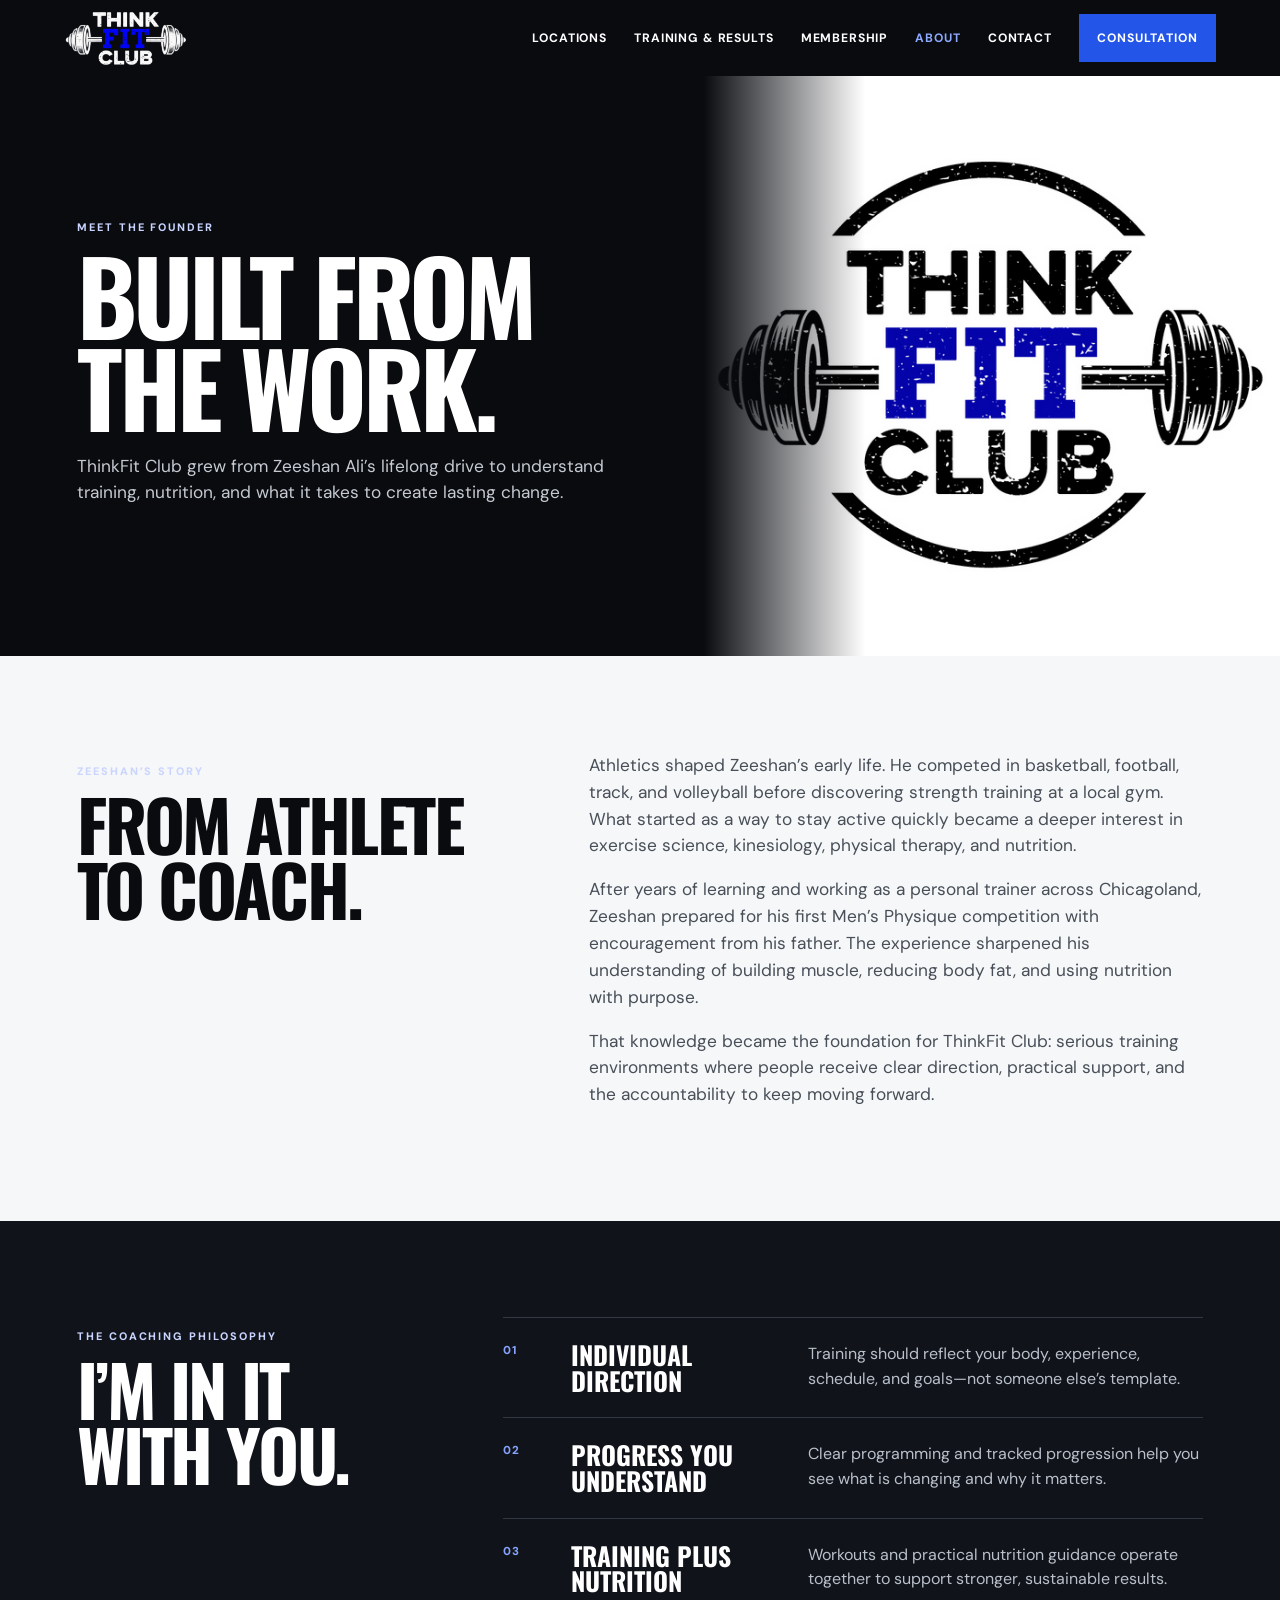
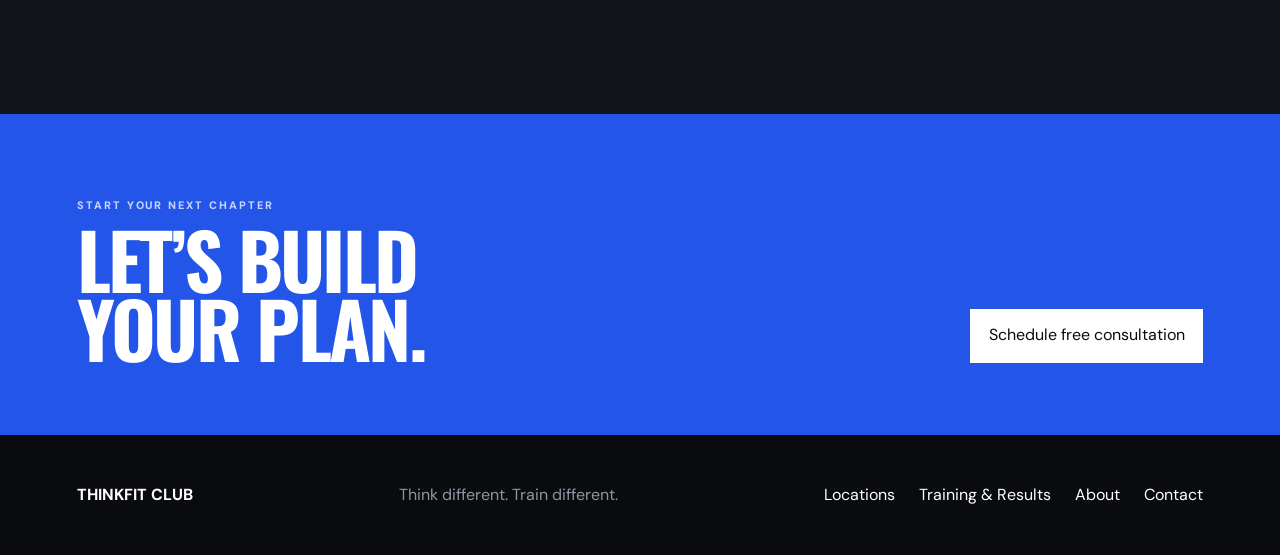
==== about/index.html @ 8690c583 "Add about page and redesign training content" ====
<!doctype html>
<html lang="en">
<head>
<meta charset="utf-8">
<meta name="viewport" content="width=device-width,initial-scale=1">
<title>About ThinkFit Club | Zeeshan Ali</title>
<meta name="description" content="Meet Zeeshan Ali and learn how a lifelong commitment to athletics, training and nutrition shaped the coaching philosophy behind ThinkFit Club.">
<link rel="canonical" href="https://www.thinkfitclub.com/about/">
<link rel="icon" type="image/png" href="../assets/logos/current-site/logo-candidate.png">
<meta property="og:type" content="website">
<meta property="og:title" content="About ThinkFit Club | Zeeshan Ali">
<meta property="og:description" content="The story, experience and coaching philosophy behind ThinkFit Club.">
<meta property="og:url" content="https://www.thinkfitclub.com/about/">
<meta property="og:image" content="https://www.thinkfitclub.com/assets/owner/current-site-wide.png">
<meta name="twitter:card" content="summary_large_image">
<link rel="preconnect" href="https://fonts.googleapis.com">
<link rel="stylesheet" href="https://fonts.googleapis.com/css2?family=DM+Sans:wght@400;600;700&family=Oswald:wght@600;700&display=swap">
<link rel="stylesheet" href="../css/pages.css">
<script src="../js/mobile-actions.js" defer></script>
</head>
<body class="about-page">
<header class="page-header"><a class="wordmark logo-link" href="../"><img src="../assets/logos/thinkfit-logo-reversed-v1.png" alt="ThinkFit Club" width="1752" height="887"></a><nav class="page-nav"><a href="../locations/">Locations</a><a href="../personal-training/">Training &amp; Results</a><a href="../locations/#passes">Membership</a><a aria-current="page" href="./">About</a><a href="../contact/">Contact</a><a class="nav-cta" href="../contact/">Consultation</a></nav></header>
<main>
<section class="about-hero"><div class="about-hero-copy"><p class="kicker">Meet the founder</p><h1>BUILT FROM<br>THE WORK.</h1><p>ThinkFit Club grew from Zeeshan Ali’s lifelong drive to understand training, nutrition, and what it takes to create lasting change.</p></div><div class="about-hero-image"><img src="../assets/owner/current-site-wide.png" alt="Zeeshan Ali, founder of ThinkFit Club" width="630" height="630"></div></section>
<section class="content about-story"><div class="about-story-heading"><p class="kicker">Zeeshan’s story</p><h2>FROM ATHLETE<br>TO COACH.</h2></div><div class="about-story-copy"><p>Athletics shaped Zeeshan’s early life. He competed in basketball, football, track, and volleyball before discovering strength training at a local gym. What started as a way to stay active quickly became a deeper interest in exercise science, kinesiology, physical therapy, and nutrition.</p><p>After years of learning and working as a personal trainer across Chicagoland, Zeeshan prepared for his first Men’s Physique competition with encouragement from his father. The experience sharpened his understanding of building muscle, reducing body fat, and using nutrition with purpose.</p><p>That knowledge became the foundation for ThinkFit Club: serious training environments where people receive clear direction, practical support, and the accountability to keep moving forward.</p></div></section>
<section class="content about-philosophy"><div><p class="kicker">The coaching philosophy</p><h2>I’M IN IT<br>WITH YOU.</h2></div><div class="philosophy-points"><article><span>01</span><h3>Individual direction</h3><p>Training should reflect your body, experience, schedule, and goals—not someone else’s template.</p></article><article><span>02</span><h3>Progress you understand</h3><p>Clear programming and tracked progression help you see what is changing and why it matters.</p></article><article><span>03</span><h3>Training plus nutrition</h3><p>Workouts and practical nutrition guidance operate together to support stronger, sustainable results.</p></article></div></section>
<section class="about-cta"><div><p class="kicker">Start your next chapter</p><h2>LET’S BUILD<br>YOUR PLAN.</h2></div><a class="primary-cta" href="../contact/">Schedule free consultation</a></section>
</main>
<footer class="page-footer"><strong>THINKFIT CLUB</strong><p>Think different. Train different.</p><div class="page-footer-links"><a href="../locations/">Locations</a><a href="../personal-training/">Training &amp; Results</a><a href="./">About</a><a href="../contact/">Contact</a></div></footer>
</body>
</html>
---- css/pages.css ----
:root{--ink:#090b0f;--paper:#f6f7f8;--blue:#2356e8;--white:#fff;--muted:#9097a1;--display:'Oswald',sans-serif;--body:'DM Sans',sans-serif}

*{box-sizing:border-box}
html{scroll-behavior:smooth}
body{margin:0;background:var(--paper);color:var(--ink);font-family:var(--body);line-height:1.55}
a{color:inherit;text-decoration:none}
img{max-width:100%;display:block}
.page-header{height:76px;padding:0 5vw;display:flex;align-items:center;justify-content:space-between;background:var(--ink);color:#fff;position:sticky;top:0;z-index:90}
.wordmark{font:700 1.35rem var(--display);letter-spacing:.02em}
.wordmark b{color:var(--blue)}
.wordmark.logo-link{display:block;padding:0;line-height:1}
.wordmark.logo-link img{display:block;width:auto;height:62px;object-fit:contain}
.page-nav{display:flex;gap:1.7rem;align-items:center;font-size:.76rem;font-weight:700;text-transform:uppercase;letter-spacing:.07em}
.nav-cta,.primary-cta{background:var(--blue);color:#fff;padding:.9rem 1.15rem}
.subhero{min-height:530px;position:relative;display:flex;align-items:end;padding:7rem 6vw 4.5rem;background:#10131a;color:#fff;overflow:hidden}
.subhero img{position:absolute;inset:0;width:100%;height:100%;object-fit:cover}
.subhero:after{content:"";position:absolute;inset:0;background:linear-gradient(90deg,rgba(4,6,10,.96),rgba(4,6,10,.58) 55%,rgba(4,6,10,.15)),linear-gradient(0deg,rgba(4,6,10,.65),transparent)}
.subhero-content{position:relative;z-index:1;max-width:790px}
.kicker{font-size:.68rem;letter-spacing:.18em;text-transform:uppercase;font-weight:800;color:#c9d5ff}
.subhero h1,.content h2{font:700 clamp(3.8rem,8vw,7.5rem)/.92 var(--display);letter-spacing:-.035em;text-transform:uppercase;margin:.7rem 0 1.2rem}
.subhero p{font-size:1.1rem;max-width:590px;color:#d2d5db}
.hero-actions{display:flex;gap:1rem;align-items:center;margin-top:2rem}
.secondary-cta{border:1px solid rgba(255,255,255,.55);padding:.85rem 1.1rem}
.content{padding:6rem 6vw}
.content h2{font-size:clamp(2.8rem,5.5vw,5.2rem)}
.split{display:grid;grid-template-columns:1fr 1fr;gap:8vw;align-items:start}
.facts{list-style:none;padding:0;margin:0;border-top:1px solid #bbb}
.facts li{padding:1rem 0;border-bottom:1px solid #bbb}
.embed{background:#fff;box-shadow:0 18px 55px rgba(0,0,0,.09);overflow:hidden}
.embed iframe{display:block;width:100%;border:0}
.cards{display:grid;grid-template-columns:repeat(3,1fr);gap:1rem}
.card{padding:1.6rem;background:#fff;border-top:4px solid var(--blue)}
.coming{display:inline-block;background:var(--blue);color:#fff;padding:.4rem .65rem;font-size:.65rem;font-weight:800;letter-spacing:.1em;text-transform:uppercase}
.page-footer{background:var(--ink);color:#fff;padding:3rem 6vw;display:flex;justify-content:space-between;gap:2rem}
.page-footer p{color:var(--muted);margin:0}
.seo-copy{max-width:760px}
.seo-copy p{color:#4e535c}
.location-links{display:flex;gap:1rem;flex-wrap:wrap;margin-top:2rem}
.location-links a{border-bottom:2px solid var(--blue);font-weight:700}
.notice{padding:1rem;border-left:4px solid var(--blue);background:#fff}
.result-grid{display:grid;grid-template-columns:repeat(2,1fr);gap:1rem}
.result-card{background:#fff;padding:2rem}
.result-card h2{font-size:2.4rem}
.result-number{font:700 4rem/1 var(--display);color:var(--blue)}
.result-list{display:grid;gap:1.25rem}.result-story{display:grid;grid-template-columns:minmax(300px,.8fr) 1.2fr;background:#fff;overflow:hidden}.result-story:nth-child(even){grid-template-columns:1.2fr minmax(300px,.8fr)}.result-story:nth-child(even) img{order:2}.result-story img{width:100%;height:100%;min-height:420px;object-fit:cover}.result-story>div{padding:3rem;align-self:center}.result-story .result-number{font-size:.8rem;letter-spacing:.11em}.result-story h2{margin:.5rem 0 1rem}.result-story p{color:#4f5660;font-size:1rem}.section-intro{max-width:760px;margin-bottom:2rem}.section-intro>p:last-child{color:#4f5660}.training-results{background:#10131a;color:#fff}.training-proof-grid{display:grid;grid-template-columns:repeat(2,1fr);gap:1rem}.training-proof-grid article{display:grid;grid-template-columns:1fr 1fr;background:#1b1f27}.training-proof-grid img{width:100%;height:100%;min-height:290px;object-fit:cover}.training-proof-grid article>div{padding:1.5rem;align-self:center}.training-proof-grid strong{color:#86a4ff;font-size:.74rem;letter-spacing:.08em;text-transform:uppercase}.training-proof-grid h3{font:700 2.3rem var(--display);text-transform:uppercase;margin:.35rem 0}.training-proof-grid p{color:#bbc1ca}.inline-cta{display:inline-block;margin-top:1.5rem}
.training-results .section-intro>p:last-child,.training-results .results-heading>p:last-child{color:#bbc1ca}.results-heading{max-width:840px;margin:3.5rem 0 2rem;padding-top:3rem;border-top:1px solid #303641}
.contact-hero{padding:7rem 6vw 5rem;background:var(--ink);color:#fff}
.contact-hero>div{max-width:850px}
.contact-hero h1{font:700 clamp(4rem,8vw,7.5rem)/.9 var(--display);letter-spacing:-.035em;margin:.8rem 0 1.5rem}
.contact-hero>div>p:last-child{max-width:610px;color:#d2d5db;font-size:1.1rem}
.contact-layout{display:grid;grid-template-columns:.8fr 1.2fr;gap:8vw;align-items:start}
.contact-copy h2{font-size:clamp(2.8rem,5vw,5rem)}
.direct-contact{display:grid;margin-top:2.5rem;border-top:1px solid #c7cbd0}
.direct-contact a{padding:1rem 0;border-bottom:1px solid #c7cbd0;font-weight:700}
.direct-contact span{display:block;color:#626a73;font-size:.64rem;letter-spacing:.12em;text-transform:uppercase}
.consultation-form{display:grid;grid-template-columns:1fr 1fr;gap:1.25rem;background:#fff;padding:2.25rem;border-top:5px solid var(--blue);box-shadow:0 18px 55px rgba(0,0,0,.08)}
.consultation-form label{font-size:.68rem;font-weight:800;letter-spacing:.08em;text-transform:uppercase}
.consultation-form input,.consultation-form select,.consultation-form textarea{display:block;width:100%;margin-top:.45rem;padding:.85rem;border:1px solid #cbd0d5;background:#fff;font:inherit;text-transform:none;letter-spacing:0}
.consultation-form textarea{resize:vertical}
.full-field{grid-column:1/-1}
.consultation-form button{border:0;font-weight:800;text-transform:uppercase;letter-spacing:.07em;cursor:pointer}
.form-note{margin:0;color:#626a73;font-size:.75rem}
.form-honey{position:absolute!important;left:-9999px!important;width:1px!important;height:1px!important;opacity:0!important}
.page-nav a[aria-current="page"]{color:#8da9ff}
.page-footer-links{display:flex;gap:1.5rem}
.directions-hero{padding:7rem 6vw 5rem;background:var(--ink);color:#fff}
.directions-hero h1{font:700 clamp(4rem,8vw,7.5rem)/.9 var(--display);letter-spacing:-.035em;margin:.8rem 0 1.5rem}
.directions-hero>p:last-child{color:#d2d5db;font-size:1.1rem}
.direction-grid{display:grid;grid-template-columns:repeat(2,1fr);gap:1.25rem}
.direction-card{background:#fff;overflow:hidden;border-top:5px solid var(--blue)}
.direction-card>img{width:100%;height:290px;object-fit:cover}
.direction-card>div{padding:2rem}
.direction-card h2{font-size:clamp(2.5rem,4vw,4.2rem);margin:.5rem 0 1rem}
.direction-card address{font-style:normal;color:#4e535c;font-size:1.05rem}
.direction-actions{display:flex;gap:1.2rem;align-items:center;margin-top:2rem;font-weight:700}
.upcoming-direction{grid-column:1/-1;background:var(--ink);color:#fff;min-height:310px;display:flex;align-items:center}
.upcoming-direction>div{max-width:760px}
.upcoming-direction>div>p:not(.kicker,.coming){color:#c2c6cc}
.mobile-action-bar{display:none}
.locations-hero{padding:3.75rem 6vw 2.75rem;background:var(--ink);color:#fff}
.locations-hero h1{font:700 clamp(3.6rem,6.5vw,5.8rem)/.9 var(--display);letter-spacing:-.035em;margin:.5rem 0 .9rem}
.locations-hero>p:last-child{max-width:620px;color:#d2d5db;font-size:1.1rem}
.location-picker{padding-top:3.5rem;background:var(--ink);color:#fff}
.location-overview-grid{display:grid;grid-template-columns:repeat(3,1fr);gap:1rem}.location-overview-card{background:#141820;display:flex;flex-direction:column;border:1px solid #2a303a;border-top:5px solid var(--blue);overflow:hidden}.location-image-link{display:block;overflow:hidden}.location-image-link img{width:100%;height:300px;object-fit:cover;transition:transform .35s ease}.location-image-link:hover img{transform:scale(1.025)}.location-overview-card>div{padding:1.6rem;display:flex;flex:1;flex-direction:column}.location-overview-card h2{font-size:clamp(2.5rem,3.8vw,4rem);margin:.4rem 0 1rem;color:#fff}.location-overview-card address{font-style:normal;font-size:1rem;font-weight:700;color:#fff}.location-overview-card>div>p:not(.kicker){color:#b9c0ca}.location-overview-card .location-actions{margin-top:auto;padding-top:1.5rem}.location-overview-card .location-actions>a:not(.primary-cta){color:#fff}.location-actions{display:flex;align-items:center;gap:1.3rem;margin-top:2rem;font-weight:700}
.location-membership{background:#e8ebef}.membership-intro{max-width:820px}.membership-intro>p:last-child{color:#505761;max-width:660px}.membership-location-tabs{display:grid;grid-template-columns:repeat(3,1fr);gap:.75rem;margin:2rem 0 1rem}.membership-location-tab{min-height:78px;padding:1rem 1.2rem;border:1px solid #c4c9d0;background:#fff;color:var(--ink);display:flex;flex-direction:column;align-items:flex-start;justify-content:center;gap:.2rem;cursor:pointer}.membership-location-tab strong{font:700 1.1rem var(--display);text-transform:uppercase}.membership-location-tab span{font-size:.68rem;font-weight:700;letter-spacing:.08em;text-transform:uppercase;color:#68707b}.membership-location-tab.active{background:var(--blue);border-color:var(--blue);color:#fff;box-shadow:inset 0 -4px 0 #9fb5ff}.membership-location-tab.active span{color:#dce5ff}.membership-location-tab.upcoming{background:#f3f4f6;border-style:dashed;cursor:not-allowed}.location-membership-embed{background:#fff;box-shadow:0 18px 55px rgba(0,0,0,.08);overflow:hidden}.location-membership-embed iframe{display:block;width:100%;border:0}

/* Compact, consistent location experience */
.locations-page .locations-hero{display:grid;grid-template-columns:1.1fr .9fr;gap:4vw;align-items:end;padding:2.8rem 6vw 2.4rem}
.locations-page .locations-hero>p{margin:0 0 .35rem}
.locations-page .location-picker{padding:1rem 6vw 3.5rem}
.locations-page .location-image-link img{height:250px}
.locations-page .location-membership{padding-top:4rem}
.location-page .subhero{height:500px;min-height:500px;padding:4rem 6vw 3.25rem}
.location-page .subhero h1{font-size:clamp(3.8rem,6.8vw,6.7rem);max-width:780px}
.location-page .subhero-content>p:not(.kicker){margin:.75rem 0}
.location-page .hero-actions{margin-top:1.4rem}
.location-niles .subhero img{object-position:center 58%}
.location-elmwood .subhero img{object-position:center 56%}
.location-northwest .subhero img{object-position:center 52%}
.club-switcher{display:grid;grid-template-columns:repeat(3,1fr);background:#10131a;color:#fff;border-top:1px solid #2c323d;border-bottom:1px solid #2c323d;padding:0 6vw}
.club-switcher a{display:flex;justify-content:space-between;align-items:center;gap:1rem;padding:1.05rem 1.25rem;border-right:1px solid #2c323d}
.club-switcher a:first-child{border-left:1px solid #2c323d}
.club-switcher strong{font:700 1.05rem var(--display);text-transform:uppercase;letter-spacing:.02em}
.club-switcher span{color:#949ca8;font-size:.66rem;font-weight:700;letter-spacing:.09em;text-transform:uppercase}
.club-switcher a[aria-current="page"]{background:var(--blue)}
.club-switcher a[aria-current="page"] span{color:#dce5ff}
.location-page .content{padding:3.5rem 6vw}
.location-page .content h2{font-size:clamp(2.8rem,4.8vw,4.8rem);margin-bottom:1rem}
.location-page .split{gap:5vw}
.location-page .facts li{padding:.8rem 0}
.location-page #join{padding-top:2.8rem}
.location-page #join>h2{margin-top:.4rem}

/* Training & results: compact editorial program and proof system */
.training-page .training-programs{padding-top:4.5rem;padding-bottom:4.5rem}
.programs-heading{display:grid;grid-template-columns:1.25fr .75fr;gap:6vw;align-items:end;max-width:1500px;margin:0 auto 2.5rem}
.programs-heading>p{max-width:520px;margin:0 0 .5rem;color:#505761;font-size:1.05rem}
.program-grid{display:grid;grid-template-columns:repeat(4,1fr);gap:1rem;max-width:1500px;margin:0 auto}
.program-card{min-height:270px;padding:1.75rem;background:#fff;border-top:5px solid var(--blue);display:flex;flex-direction:column;box-shadow:0 12px 35px rgba(9,11,15,.05)}
.program-card>span{color:var(--blue);font-size:.7rem;font-weight:800;letter-spacing:.12em}
.program-card h3{font:700 clamp(1.65rem,2vw,2.25rem)/1 var(--display);text-transform:uppercase;margin:auto 0 .8rem}
.program-card p{color:#565d66;margin:0;font-size:.92rem}
.training-page .training-results{padding-top:4.5rem;padding-bottom:4.5rem}
.training-results-intro{display:grid;grid-template-columns:.8fr 1.2fr;gap:6vw;align-items:end;max-width:1500px;margin:0 auto 2.75rem;border-bottom:1px solid #303641;padding-bottom:2.75rem}
.training-results-intro .section-intro,.training-results-intro .results-heading{max-width:none;margin:0;padding:0;border:0}
.training-results-intro .section-intro h2{font-size:clamp(3.4rem,5.5vw,5.8rem)}
.training-results-intro .results-heading h2{font-size:clamp(2.7rem,4.5vw,4.7rem)}
.training-page .result-list{grid-template-columns:repeat(2,minmax(0,1fr));gap:1.25rem;max-width:1500px;margin:0 auto}
.training-page .result-story,.training-page .result-story:nth-child(even){grid-template-columns:minmax(240px,.9fr) 1.1fr;background:#181c23;border:1px solid #2b313b;color:#fff}
.training-page .result-story:nth-child(even) img{order:0}
.training-page .result-story img{min-height:400px;max-height:500px}
.training-page .result-story>div{padding:2rem}
.training-page .result-story h2{font-size:clamp(2.8rem,4vw,4.2rem);margin:.45rem 0 1rem}
.training-page .result-story p{color:#bdc3cc;font-size:.92rem}
.training-cta{max-width:1500px;margin:3rem auto 0;padding:2.5rem 0 0;border-top:1px solid #303641;display:flex;align-items:end;justify-content:space-between;gap:2rem}
.training-cta h2{font-size:clamp(3rem,5vw,5rem);margin:.5rem 0 0}

/* About */
.about-hero{min-height:580px;background:#090b0f;color:#fff;display:grid;grid-template-columns:1.1fr .9fr;align-items:stretch;overflow:hidden}
.about-hero-copy{padding:5rem 6vw;align-self:center}
.about-hero h1{font:700 clamp(4.5rem,8vw,7.6rem)/.9 var(--display);letter-spacing:-.04em;margin:.75rem 0 1.25rem}
.about-hero-copy>p:last-child{max-width:650px;color:#c5cad2;font-size:1.08rem}
.about-hero-image{position:relative;min-height:500px}
.about-hero-image:after{content:"";position:absolute;inset:0;background:linear-gradient(90deg,#090b0f 0%,transparent 28%)}
.about-hero-image img{width:100%;height:100%;object-fit:cover;object-position:center}
.about-story{display:grid;grid-template-columns:.8fr 1.2fr;gap:8vw;align-items:start}
.about-story-heading{position:sticky;top:120px}
.about-story-copy{font-size:1.08rem;color:#484f58}
.about-story-copy p:first-child{margin-top:0}
.about-philosophy{background:#10131a;color:#fff;display:grid;grid-template-columns:.65fr 1.35fr;gap:7vw;align-items:start}
.about-philosophy h2{margin-top:.7rem}
.philosophy-points{display:grid}
.philosophy-points article{padding:1.5rem 0;border-top:1px solid #313743;display:grid;grid-template-columns:48px .55fr 1fr;gap:1.25rem;align-items:start}
.philosophy-points span{color:#86a4ff;font-size:.72rem;font-weight:800;letter-spacing:.1em}
.philosophy-points h3{font:700 1.6rem/1 var(--display);text-transform:uppercase;margin:0}
.philosophy-points p{color:#b9c0ca;margin:0}
.about-cta{padding:4.5rem 6vw;background:var(--blue);color:#fff;display:flex;justify-content:space-between;align-items:end;gap:3rem}
.about-cta h2{font:700 clamp(3.5rem,6vw,6rem)/.9 var(--display);letter-spacing:-.035em;margin:.6rem 0 0}
.about-cta .primary-cta{background:#fff;color:var(--ink)}

@media(max-width:760px){body{padding-bottom:72px}.page-header{height:auto;min-height:76px;padding-top:.35rem;padding-bottom:.55rem;flex-wrap:wrap;gap:.2rem}.wordmark.logo-link img{height:52px}.page-nav{width:100%;gap:1.1rem;overflow-x:auto;white-space:nowrap;padding:.35rem 0 .15rem;scrollbar-width:none}.page-nav::-webkit-scrollbar{display:none}.page-nav a{font-size:.68rem}.page-nav .nav-cta{padding:.55rem .75rem}
.subhero{min-height:570px;padding:6rem 6vw 3.5rem}
.subhero h1{font-size:16vw}
.split,.cards,.result-grid{grid-template-columns:1fr}
.content{padding:4.5rem 6vw}
.hero-actions{align-items:stretch;flex-direction:column}
.hero-actions a{text-align:center}
.contact-layout,.consultation-form{grid-template-columns:1fr}
.consultation-form{padding:1.4rem}
.full-field{grid-column:auto}
.direction-grid{grid-template-columns:1fr}
.upcoming-direction{grid-column:auto}
.direction-actions{align-items:flex-start;flex-direction:column}
.page-footer{flex-direction:column}
.embed{margin-left:-6vw;margin-right:-6vw}
.embed iframe{height:720px}
.mobile-action-bar{position:fixed;z-index:100;left:0;right:0;bottom:0;height:72px;display:grid;grid-template-columns:repeat(3,1fr);background:#fff;color:var(--ink);border-top:1px solid rgba(9,11,15,.16);box-shadow:0 -10px 28px rgba(0,0,0,.14);padding-bottom:env(safe-area-inset-bottom)}
.mobile-action-bar a{display:flex;flex-direction:column;align-items:center;justify-content:center;gap:.2rem;border-right:1px solid rgba(9,11,15,.12);font-size:.6rem;font-weight:800;letter-spacing:.08em;text-transform:uppercase}
.mobile-action-bar a:last-child{border-right:0}
.mobile-action-bar svg{width:21px;height:21px;fill:none;stroke:currentColor;stroke-width:1.8;stroke-linecap:round;stroke-linejoin:round}
.mobile-action-bar .mobile-action-primary{background:var(--blue);color:#fff}
.location-overview-grid{grid-template-columns:1fr}.location-overview-card>img{height:280px}.location-actions{align-items:stretch;flex-direction:column}.location-actions a{text-align:center}
.membership-location-tabs{grid-template-columns:1fr}.location-membership{padding-left:0;padding-right:0}.location-membership .membership-intro,.location-membership .membership-location-tabs{margin-left:6vw;margin-right:6vw}.location-membership-embed iframe{height:720px}
.result-story,.result-story:nth-child(even),.training-proof-grid,.training-proof-grid article{grid-template-columns:1fr}.result-story:nth-child(even) img{order:0}.result-story img{min-height:0;height:auto}.result-story>div{padding:1.5rem}.training-proof-grid img{min-height:0;height:auto}
.locations-page .locations-hero{grid-template-columns:1fr;padding:2.5rem 6vw 2rem}.locations-page .locations-hero h1{font-size:15vw}.locations-page .location-picker{padding:1rem 6vw 3rem}.locations-page .location-image-link img{height:230px}.locations-page .location-membership{padding-top:3rem}
.location-page .subhero{height:auto;min-height:510px;padding:3.5rem 6vw 2.75rem}.location-page .subhero h1{font-size:14vw}.location-page .subhero p{font-size:1rem}.location-page .hero-actions{margin-top:1.25rem}.club-switcher{grid-template-columns:1fr;padding:0}.club-switcher a,.club-switcher a:first-child{border-left:0;border-right:0;border-bottom:1px solid #2c323d;padding:.8rem 6vw}.location-page .content{padding:3rem 6vw}.location-page #join{padding-top:2.5rem}
.training-page .training-programs,.training-page .training-results{padding-top:3.25rem;padding-bottom:3.25rem}.programs-heading,.training-results-intro{grid-template-columns:1fr;gap:1.25rem}.program-grid{grid-template-columns:1fr}.program-card{min-height:220px}.training-page .result-list{grid-template-columns:1fr}.training-page .result-story,.training-page .result-story:nth-child(even){grid-template-columns:1fr}.training-page .result-story img{min-height:0;max-height:none;aspect-ratio:1/1;object-fit:cover}.training-cta{align-items:flex-start;flex-direction:column}.training-cta .primary-cta{width:100%;text-align:center}
.about-hero{grid-template-columns:1fr;min-height:0}.about-hero-copy{padding:3.5rem 6vw 2.5rem}.about-hero-image{min-height:360px}.about-hero-image:after{background:linear-gradient(0deg,transparent 70%,#090b0f)}.about-story,.about-philosophy{grid-template-columns:1fr;gap:2rem}.about-story-heading{position:static}.philosophy-points article{grid-template-columns:38px 1fr}.philosophy-points p{grid-column:2}.about-cta{align-items:flex-start;flex-direction:column}.about-cta .primary-cta{width:100%;text-align:center}
}

@media(prefers-reduced-motion:reduce){html{scroll-behavior:auto}
}
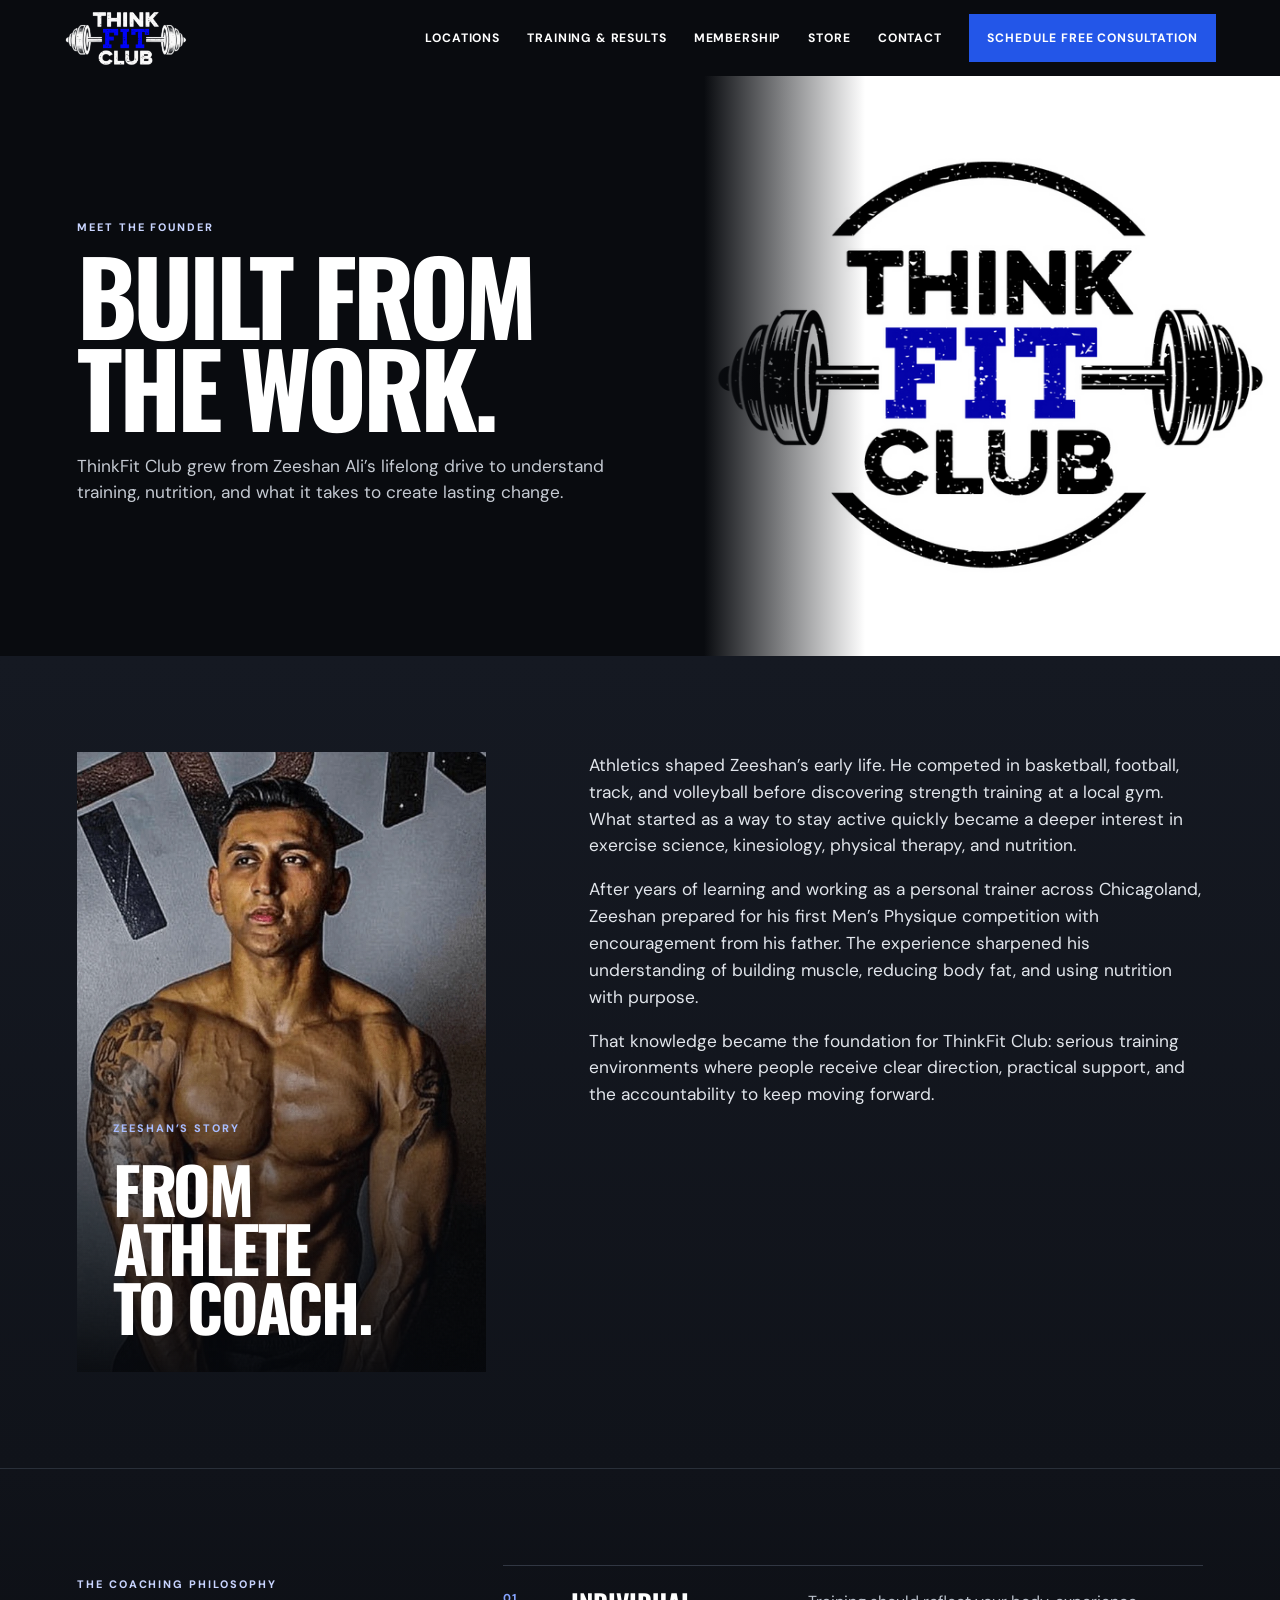
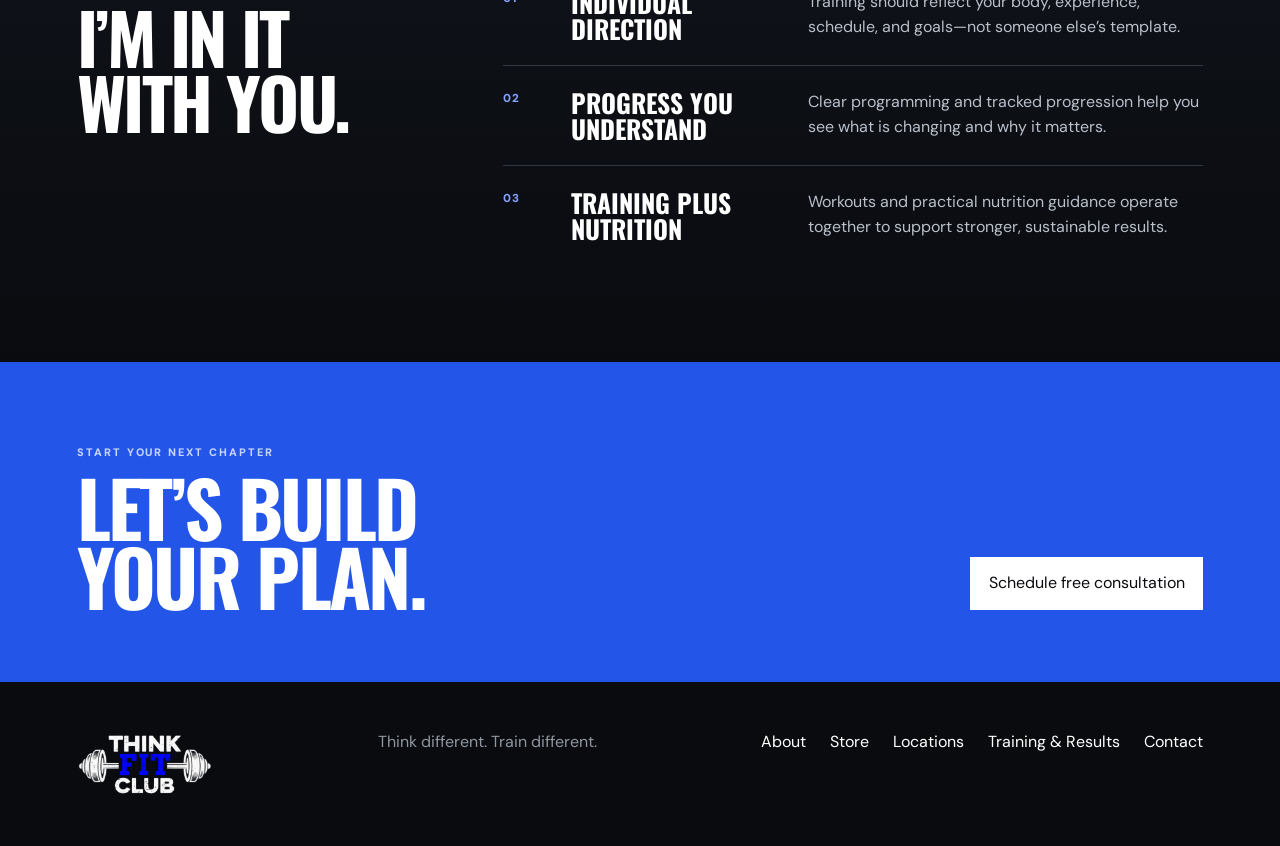
==== commit 269c9cc9: "Add ThinkFit store and refine site navigation" ====
--- a/about/index.html
+++ b/about/index.html
@@ -19,13 +19,13 @@
 <script src="../js/mobile-actions.js" defer></script>
 </head>
 <body class="about-page">
-<header class="page-header"><a class="wordmark logo-link" href="../"><img src="../assets/logos/thinkfit-logo-reversed-v1.png" alt="ThinkFit Club" width="1752" height="887"></a><nav class="page-nav"><a href="../locations/">Locations</a><a href="../personal-training/">Training &amp; Results</a><a href="../locations/#passes">Membership</a><a aria-current="page" href="./">About</a><a href="../contact/">Contact</a><a class="nav-cta" href="../contact/">Consultation</a></nav></header>
+<header class="page-header"><a class="wordmark logo-link" href="../"><img src="../assets/logos/thinkfit-logo-reversed-v1.png" alt="ThinkFit Club" width="1752" height="887"></a><nav class="page-nav"><a href="../locations/">Locations</a><a href="../personal-training/">Training &amp; Results</a><a href="../locations/#passes">Membership</a><a href="../store/">Store</a><a href="../contact/">Contact</a><a class="nav-cta" href="../contact/">Schedule Free Consultation</a></nav></header>
 <main>
 <section class="about-hero"><div class="about-hero-copy"><p class="kicker">Meet the founder</p><h1>BUILT FROM<br>THE WORK.</h1><p>ThinkFit Club grew from Zeeshan Ali’s lifelong drive to understand training, nutrition, and what it takes to create lasting change.</p></div><div class="about-hero-image"><img src="../assets/owner/current-site-wide.png" alt="Zeeshan Ali, founder of ThinkFit Club" width="630" height="630"></div></section>
 <section class="content about-story"><div class="about-story-heading"><p class="kicker">Zeeshan’s story</p><h2>FROM ATHLETE<br>TO COACH.</h2></div><div class="about-story-copy"><p>Athletics shaped Zeeshan’s early life. He competed in basketball, football, track, and volleyball before discovering strength training at a local gym. What started as a way to stay active quickly became a deeper interest in exercise science, kinesiology, physical therapy, and nutrition.</p><p>After years of learning and working as a personal trainer across Chicagoland, Zeeshan prepared for his first Men’s Physique competition with encouragement from his father. The experience sharpened his understanding of building muscle, reducing body fat, and using nutrition with purpose.</p><p>That knowledge became the foundation for ThinkFit Club: serious training environments where people receive clear direction, practical support, and the accountability to keep moving forward.</p></div></section>
 <section class="content about-philosophy"><div><p class="kicker">The coaching philosophy</p><h2>I’M IN IT<br>WITH YOU.</h2></div><div class="philosophy-points"><article><span>01</span><h3>Individual direction</h3><p>Training should reflect your body, experience, schedule, and goals—not someone else’s template.</p></article><article><span>02</span><h3>Progress you understand</h3><p>Clear programming and tracked progression help you see what is changing and why it matters.</p></article><article><span>03</span><h3>Training plus nutrition</h3><p>Workouts and practical nutrition guidance operate together to support stronger, sustainable results.</p></article></div></section>
 <section class="about-cta"><div><p class="kicker">Start your next chapter</p><h2>LET’S BUILD<br>YOUR PLAN.</h2></div><a class="primary-cta" href="../contact/">Schedule free consultation</a></section>
 </main>
-<footer class="page-footer"><strong>THINKFIT CLUB</strong><p>Think different. Train different.</p><div class="page-footer-links"><a href="../locations/">Locations</a><a href="../personal-training/">Training &amp; Results</a><a href="./">About</a><a href="../contact/">Contact</a></div></footer>
+<footer class="page-footer"><a class="footer-logo" href="../" aria-label="ThinkFit Club home"><img src="../assets/logos/thinkfit-logo-reversed-v1.png" alt="ThinkFit Club" width="1752" height="887"></a><p>Think different. Train different.</p><div class="page-footer-links"><a href="./">About</a><a href="../store/">Store</a><a href="../locations/">Locations</a><a href="../personal-training/">Training &amp; Results</a><a href="../contact/">Contact</a></div></footer>
 </body>
 </html>
--- a/css/pages.css
+++ b/css/pages.css
@@ -32,6 +32,8 @@
 .card{padding:1.6rem;background:#fff;border-top:4px solid var(--blue)}
 .coming{display:inline-block;background:var(--blue);color:#fff;padding:.4rem .65rem;font-size:.65rem;font-weight:800;letter-spacing:.1em;text-transform:uppercase}
 .page-footer{background:var(--ink);color:#fff;padding:3rem 6vw;display:flex;justify-content:space-between;gap:2rem}
+.footer-logo{display:block;flex:0 0 auto}
+.footer-logo img{width:auto;height:68px;object-fit:contain}
 .page-footer p{color:var(--muted);margin:0}
 .seo-copy{max-width:760px}
 .seo-copy p{color:#4e535c}
@@ -62,7 +64,11 @@
 .form-note{margin:0;color:#626a73;font-size:.75rem}
 .form-honey{position:absolute!important;left:-9999px!important;width:1px!important;height:1px!important;opacity:0!important}
 .page-nav a[aria-current="page"]{color:#8da9ff}
-.page-footer-links{display:flex;gap:1.5rem}
+.page-nav a:not(.nav-cta){position:relative;transition:color .2s}
+.page-nav a:not(.nav-cta):after{content:"";position:absolute;left:0;right:100%;bottom:-.35rem;height:2px;background:var(--blue);transition:right .2s}
+.page-nav a:not(.nav-cta):hover,.page-nav a:not(.nav-cta):focus-visible{color:#8da9ff}
+.page-nav a:not(.nav-cta):hover:after,.page-nav a:not(.nav-cta):focus-visible:after,.page-nav a[aria-current="page"]:after{right:0}
+.page-footer-links{display:flex;gap:1.5rem;flex-wrap:wrap;justify-content:flex-end}
 .directions-hero{padding:7rem 6vw 5rem;background:var(--ink);color:#fff}
 .directions-hero h1{font:700 clamp(4rem,8vw,7.5rem)/.9 var(--display);letter-spacing:-.035em;margin:.8rem 0 1.5rem}
 .directions-hero>p:last-child{color:#d2d5db;font-size:1.1rem}
@@ -143,11 +149,13 @@
 .about-hero-image{position:relative;min-height:500px}
 .about-hero-image:after{content:"";position:absolute;inset:0;background:linear-gradient(90deg,#090b0f 0%,transparent 28%)}
 .about-hero-image img{width:100%;height:100%;object-fit:cover;object-position:center}
-.about-story{display:grid;grid-template-columns:.8fr 1.2fr;gap:8vw;align-items:start}
-.about-story-heading{position:sticky;top:120px}
-.about-story-copy{font-size:1.08rem;color:#484f58}
+.about-story{display:grid;grid-template-columns:.8fr 1.2fr;gap:8vw;align-items:start;background:linear-gradient(180deg,#151922 0%,#10131a 100%);color:#fff}
+.about-story-heading{position:sticky;top:110px;min-height:620px;padding:2.25rem;display:flex;flex-direction:column;justify-content:flex-end;background:linear-gradient(0deg,rgba(6,8,12,.94),rgba(6,8,12,.08) 70%),url('../assets/owner/zeeshan-training.webp') center 20%/cover no-repeat;color:#fff;overflow:hidden}
+.about-story-heading .kicker{color:#a9bdff}
+.about-story-heading h2{font-size:clamp(3rem,5vw,5rem);margin-bottom:0}
+.about-story-copy{font-size:1.08rem;color:#e1e5eb}
 .about-story-copy p:first-child{margin-top:0}
-.about-philosophy{background:#10131a;color:#fff;display:grid;grid-template-columns:.65fr 1.35fr;gap:7vw;align-items:start}
+.about-philosophy{background:linear-gradient(180deg,#10131a 0%,#090b0f 100%);color:#fff;display:grid;grid-template-columns:.65fr 1.35fr;gap:7vw;align-items:start;border-top:1px solid #292f39}
 .about-philosophy h2{margin-top:.7rem}
 .philosophy-points{display:grid}
 .philosophy-points article{padding:1.5rem 0;border-top:1px solid #313743;display:grid;grid-template-columns:48px .55fr 1fr;gap:1.25rem;align-items:start}
@@ -157,6 +165,13 @@
 .about-cta{padding:4.5rem 6vw;background:var(--blue);color:#fff;display:flex;justify-content:space-between;align-items:end;gap:3rem}
 .about-cta h2{font:700 clamp(3.5rem,6vw,6rem)/.9 var(--display);letter-spacing:-.035em;margin:.6rem 0 0}
 .about-cta .primary-cta{background:#fff;color:var(--ink)}
+
+/* Store */
+.store-intro{padding:3.5rem 6vw 3rem;background:var(--ink);color:#fff;display:grid;grid-template-columns:1.15fr .85fr;gap:6vw;align-items:end}
+.store-intro h1{font:700 clamp(4rem,7vw,6.5rem)/.9 var(--display);letter-spacing:-.04em;margin:.6rem 0 0}
+.store-intro>p{max-width:470px;margin:0 0 .4rem;color:#c6cbd3;font-size:1.05rem}
+.store-embed{padding:3rem 6vw 4rem;background:#e8ebef}
+.store-embed iframe{display:block;border:0;background:#fff;box-shadow:0 18px 55px rgba(0,0,0,.08)}
 
 @media(max-width:760px){body{padding-bottom:72px}.page-header{height:auto;min-height:76px;padding-top:.35rem;padding-bottom:.55rem;flex-wrap:wrap;gap:.2rem}.wordmark.logo-link img{height:52px}.page-nav{width:100%;gap:1.1rem;overflow-x:auto;white-space:nowrap;padding:.35rem 0 .15rem;scrollbar-width:none}.page-nav::-webkit-scrollbar{display:none}.page-nav a{font-size:.68rem}.page-nav .nav-cta{padding:.55rem .75rem}
 .subhero{min-height:570px;padding:6rem 6vw 3.5rem}
@@ -185,7 +200,8 @@
 .locations-page .locations-hero{grid-template-columns:1fr;padding:2.5rem 6vw 2rem}.locations-page .locations-hero h1{font-size:15vw}.locations-page .location-picker{padding:1rem 6vw 3rem}.locations-page .location-image-link img{height:230px}.locations-page .location-membership{padding-top:3rem}
 .location-page .subhero{height:auto;min-height:510px;padding:3.5rem 6vw 2.75rem}.location-page .subhero h1{font-size:14vw}.location-page .subhero p{font-size:1rem}.location-page .hero-actions{margin-top:1.25rem}.club-switcher{grid-template-columns:1fr;padding:0}.club-switcher a,.club-switcher a:first-child{border-left:0;border-right:0;border-bottom:1px solid #2c323d;padding:.8rem 6vw}.location-page .content{padding:3rem 6vw}.location-page #join{padding-top:2.5rem}
 .training-page .training-programs,.training-page .training-results{padding-top:3.25rem;padding-bottom:3.25rem}.programs-heading,.training-results-intro{grid-template-columns:1fr;gap:1.25rem}.program-grid{grid-template-columns:1fr}.program-card{min-height:220px}.training-page .result-list{grid-template-columns:1fr}.training-page .result-story,.training-page .result-story:nth-child(even){grid-template-columns:1fr}.training-page .result-story img{min-height:0;max-height:none;aspect-ratio:1/1;object-fit:cover}.training-cta{align-items:flex-start;flex-direction:column}.training-cta .primary-cta{width:100%;text-align:center}
-.about-hero{grid-template-columns:1fr;min-height:0}.about-hero-copy{padding:3.5rem 6vw 2.5rem}.about-hero-image{min-height:360px}.about-hero-image:after{background:linear-gradient(0deg,transparent 70%,#090b0f)}.about-story,.about-philosophy{grid-template-columns:1fr;gap:2rem}.about-story-heading{position:static}.philosophy-points article{grid-template-columns:38px 1fr}.philosophy-points p{grid-column:2}.about-cta{align-items:flex-start;flex-direction:column}.about-cta .primary-cta{width:100%;text-align:center}
+.about-hero{grid-template-columns:1fr;min-height:0}.about-hero-copy{padding:3.5rem 6vw 2.5rem}.about-hero-image{min-height:360px}.about-hero-image:after{background:linear-gradient(0deg,transparent 70%,#090b0f)}.about-story,.about-philosophy{grid-template-columns:1fr;gap:2rem}.about-story-heading{position:static;min-height:520px}.philosophy-points article{grid-template-columns:38px 1fr}.philosophy-points p{grid-column:2}.about-cta{align-items:flex-start;flex-direction:column}.about-cta .primary-cta{width:100%;text-align:center}
+.store-intro{grid-template-columns:1fr;padding:2.75rem 6vw 2.25rem}.store-embed{padding:1.5rem 0 3rem}.store-embed iframe{height:720px}.footer-logo img{height:62px}
 }
 
 @media(prefers-reduced-motion:reduce){html{scroll-behavior:auto}
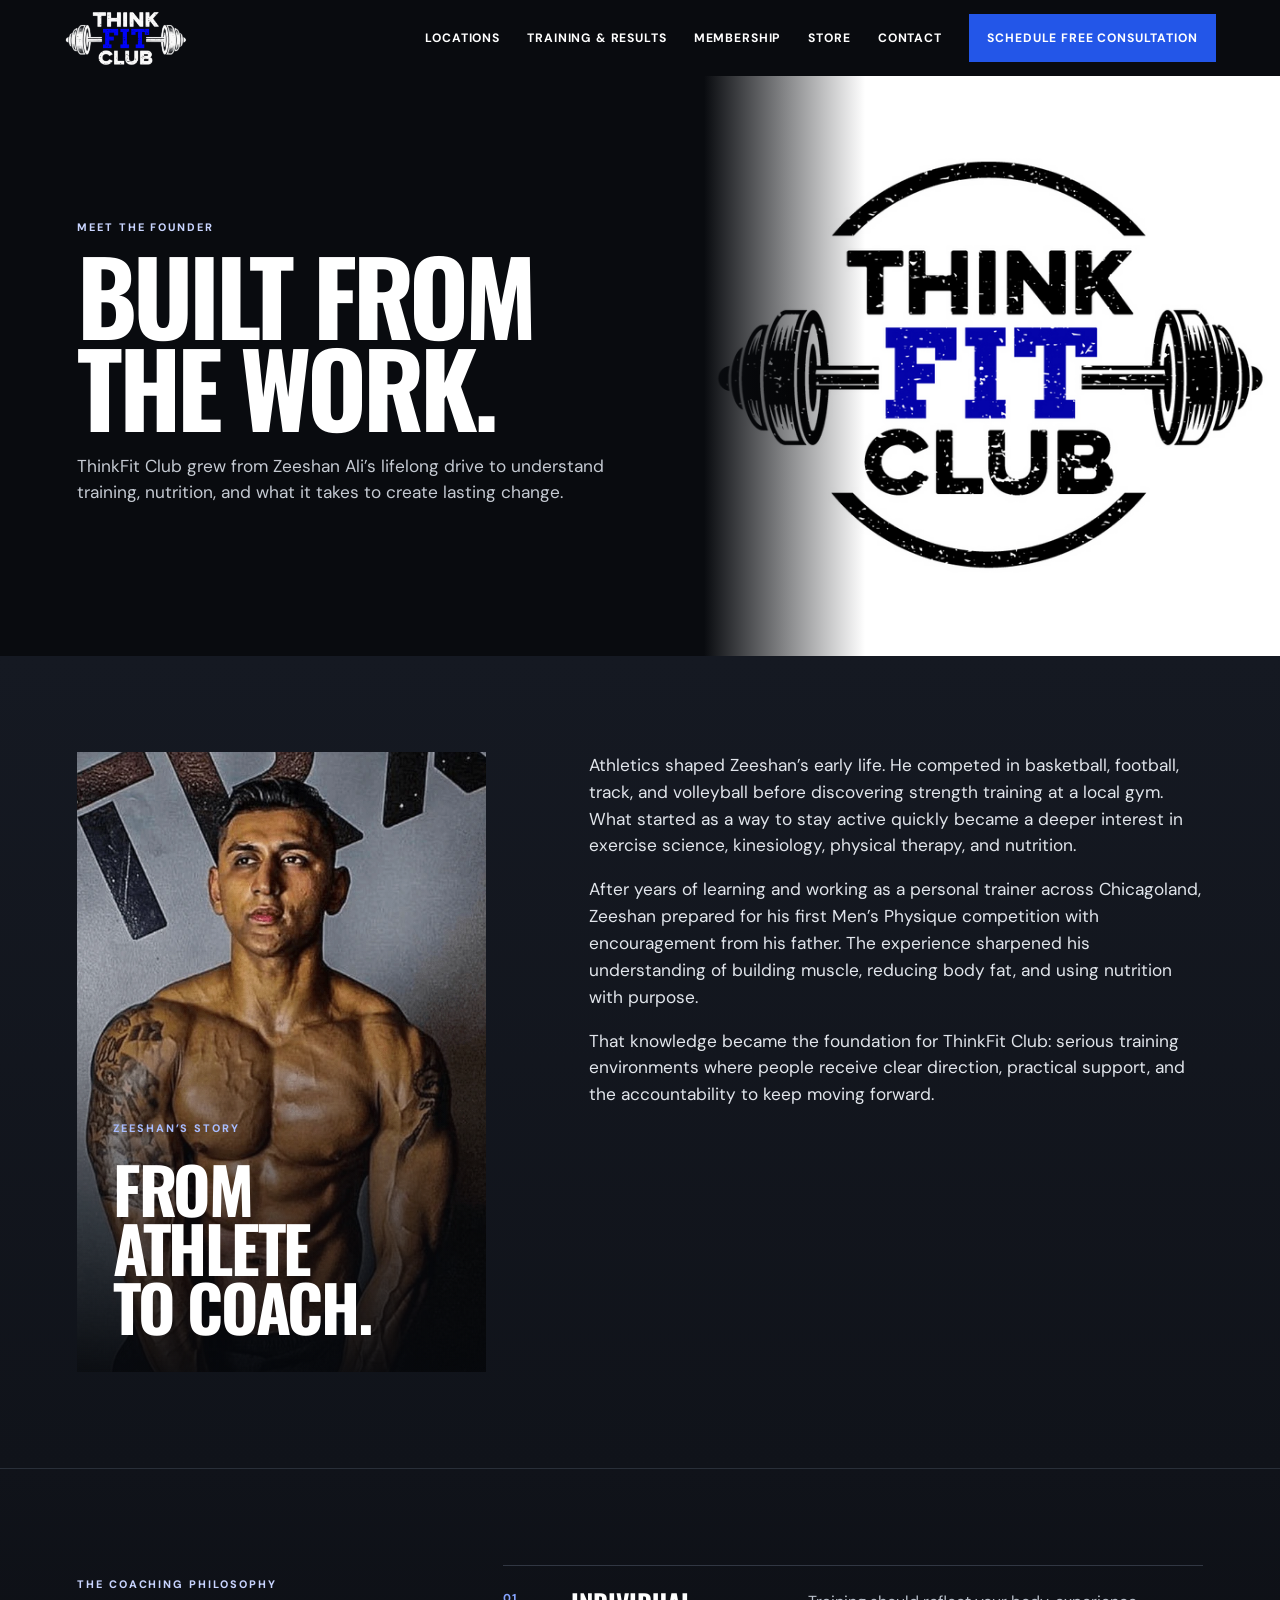
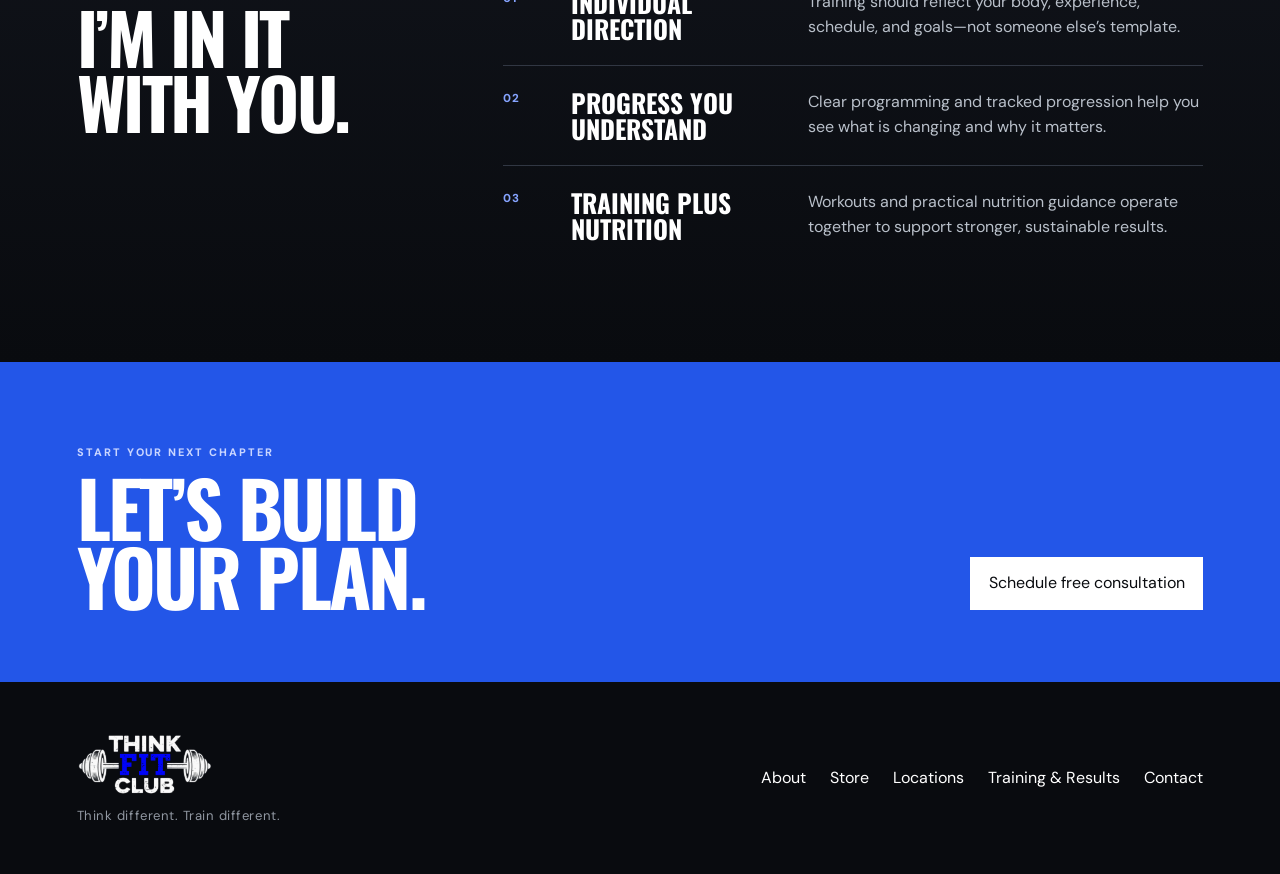
==== commit 8b5c200a: "Improve mobile navigation and page spacing" ====
--- a/about/index.html
+++ b/about/index.html
@@ -27,5 +27,5 @@
 <section class="about-cta"><div><p class="kicker">Start your next chapter</p><h2>LET’S BUILD<br>YOUR PLAN.</h2></div><a class="primary-cta" href="../contact/">Schedule free consultation</a></section>
 </main>
 <footer class="page-footer"><a class="footer-logo" href="../" aria-label="ThinkFit Club home"><img src="../assets/logos/thinkfit-logo-reversed-v1.png" alt="ThinkFit Club" width="1752" height="887"></a><p>Think different. Train different.</p><div class="page-footer-links"><a href="./">About</a><a href="../store/">Store</a><a href="../locations/">Locations</a><a href="../personal-training/">Training &amp; Results</a><a href="../contact/">Contact</a></div></footer>
-</body>
+<script src="../js/page-nav.js"></script></body>
 </html>
--- a/css/pages.css
+++ b/css/pages.css
@@ -11,6 +11,7 @@
 .wordmark.logo-link{display:block;padding:0;line-height:1}
 .wordmark.logo-link img{display:block;width:auto;height:62px;object-fit:contain}
 .page-nav{display:flex;gap:1.7rem;align-items:center;font-size:.76rem;font-weight:700;text-transform:uppercase;letter-spacing:.07em}
+.mobile-menu-toggle{display:none}
 .nav-cta,.primary-cta{background:var(--blue);color:#fff;padding:.9rem 1.15rem}
 .subhero{min-height:530px;position:relative;display:flex;align-items:end;padding:7rem 6vw 4.5rem;background:#10131a;color:#fff;overflow:hidden}
 .subhero img{position:absolute;inset:0;width:100%;height:100%;object-fit:cover}
@@ -31,10 +32,10 @@
 .cards{display:grid;grid-template-columns:repeat(3,1fr);gap:1rem}
 .card{padding:1.6rem;background:#fff;border-top:4px solid var(--blue)}
 .coming{display:inline-block;background:var(--blue);color:#fff;padding:.4rem .65rem;font-size:.65rem;font-weight:800;letter-spacing:.1em;text-transform:uppercase}
-.page-footer{background:var(--ink);color:#fff;padding:3rem 6vw;display:flex;justify-content:space-between;gap:2rem}
+.page-footer{background:var(--ink);color:#fff;padding:3rem 6vw;display:grid;grid-template-columns:auto 1fr;grid-template-rows:auto auto;column-gap:3rem;row-gap:.45rem;align-items:center}
 .footer-logo{display:block;flex:0 0 auto}
 .footer-logo img{width:auto;height:68px;object-fit:contain}
-.page-footer p{color:var(--muted);margin:0}
+.page-footer p{grid-column:1;color:var(--muted);margin:0;font-size:.82rem;letter-spacing:.04em}
 .seo-copy{max-width:760px}
 .seo-copy p{color:#4e535c}
 .location-links{display:flex;gap:1rem;flex-wrap:wrap;margin-top:2rem}
@@ -67,8 +68,9 @@
 .page-nav a:not(.nav-cta){position:relative;transition:color .2s}
 .page-nav a:not(.nav-cta):after{content:"";position:absolute;left:0;right:100%;bottom:-.35rem;height:2px;background:var(--blue);transition:right .2s}
 .page-nav a:not(.nav-cta):hover,.page-nav a:not(.nav-cta):focus-visible{color:#8da9ff}
-.page-nav a:not(.nav-cta):hover:after,.page-nav a:not(.nav-cta):focus-visible:after,.page-nav a[aria-current="page"]:after{right:0}
-.page-footer-links{display:flex;gap:1.5rem;flex-wrap:wrap;justify-content:flex-end}
+.page-nav a:not(.nav-cta):hover:after,.page-nav a:not(.nav-cta):focus-visible:after,.page-nav a[aria-current="page"]:after,.page-nav a.is-section-active:after{right:0}
+.page-nav a.is-section-active{color:#8da9ff}
+.page-footer-links{grid-column:2;grid-row:1 / 3;display:flex;gap:1.5rem;flex-wrap:wrap;justify-content:flex-end}
 .directions-hero{padding:7rem 6vw 5rem;background:var(--ink);color:#fff}
 .directions-hero h1{font:700 clamp(4rem,8vw,7.5rem)/.9 var(--display);letter-spacing:-.035em;margin:.8rem 0 1.5rem}
 .directions-hero>p:last-child{color:#d2d5db;font-size:1.1rem}
@@ -86,6 +88,11 @@
 .locations-hero{padding:3.75rem 6vw 2.75rem;background:var(--ink);color:#fff}
 .locations-hero h1{font:700 clamp(3.6rem,6.5vw,5.8rem)/.9 var(--display);letter-spacing:-.035em;margin:.5rem 0 .9rem}
 .locations-hero>p:last-child{max-width:620px;color:#d2d5db;font-size:1.1rem}
+.location-status{display:grid;grid-template-columns:repeat(3,1fr);align-self:end;border-top:1px solid #343a45;border-bottom:1px solid #343a45}
+.location-status>div{padding:1.15rem 1rem;border-right:1px solid #343a45;display:flex;flex-direction:column;gap:.2rem}
+.location-status>div:last-child{border-right:0}
+.location-status strong{font:700 clamp(2rem,3vw,3.3rem)/1 var(--display);color:#fff}
+.location-status span{font-size:.65rem;font-weight:800;letter-spacing:.1em;text-transform:uppercase;color:#9fa7b3}
 .location-picker{padding-top:3.5rem;background:var(--ink);color:#fff}
 .location-overview-grid{display:grid;grid-template-columns:repeat(3,1fr);gap:1rem}.location-overview-card{background:#141820;display:flex;flex-direction:column;border:1px solid #2a303a;border-top:5px solid var(--blue);overflow:hidden}.location-image-link{display:block;overflow:hidden}.location-image-link img{width:100%;height:300px;object-fit:cover;transition:transform .35s ease}.location-image-link:hover img{transform:scale(1.025)}.location-overview-card>div{padding:1.6rem;display:flex;flex:1;flex-direction:column}.location-overview-card h2{font-size:clamp(2.5rem,3.8vw,4rem);margin:.4rem 0 1rem;color:#fff}.location-overview-card address{font-style:normal;font-size:1rem;font-weight:700;color:#fff}.location-overview-card>div>p:not(.kicker){color:#b9c0ca}.location-overview-card .location-actions{margin-top:auto;padding-top:1.5rem}.location-overview-card .location-actions>a:not(.primary-cta){color:#fff}.location-actions{display:flex;align-items:center;gap:1.3rem;margin-top:2rem;font-weight:700}
 .location-membership{background:#e8ebef}.membership-intro{max-width:820px}.membership-intro>p:last-child{color:#505761;max-width:660px}.membership-location-tabs{display:grid;grid-template-columns:repeat(3,1fr);gap:.75rem;margin:2rem 0 1rem}.membership-location-tab{min-height:78px;padding:1rem 1.2rem;border:1px solid #c4c9d0;background:#fff;color:var(--ink);display:flex;flex-direction:column;align-items:flex-start;justify-content:center;gap:.2rem;cursor:pointer}.membership-location-tab strong{font:700 1.1rem var(--display);text-transform:uppercase}.membership-location-tab span{font-size:.68rem;font-weight:700;letter-spacing:.08em;text-transform:uppercase;color:#68707b}.membership-location-tab.active{background:var(--blue);border-color:var(--blue);color:#fff;box-shadow:inset 0 -4px 0 #9fb5ff}.membership-location-tab.active span{color:#dce5ff}.membership-location-tab.upcoming{background:#f3f4f6;border-style:dashed;cursor:not-allowed}.location-membership-embed{background:#fff;box-shadow:0 18px 55px rgba(0,0,0,.08);overflow:hidden}.location-membership-embed iframe{display:block;width:100%;border:0}
@@ -114,8 +121,10 @@
 .location-page .content h2{font-size:clamp(2.8rem,4.8vw,4.8rem);margin-bottom:1rem}
 .location-page .split{gap:5vw}
 .location-page .facts li{padding:.8rem 0}
-.location-page #join{padding-top:2.8rem}
-.location-page #join>h2{margin-top:.4rem}
+.location-page .content.split{padding-bottom:0}
+.location-page #join{padding-top:2.4rem;background:linear-gradient(180deg,#11151d 0,#11151d 225px,#e8ebef 225px,#e8ebef 100%)}
+.location-page #join>.kicker{color:#fff;font-size:.78rem;letter-spacing:.2em}
+.location-page #join>h2{margin-top:.4rem;margin-bottom:1.5rem;color:#fff}
 
 /* Training & results: compact editorial program and proof system */
 .training-page .training-programs{padding-top:4.5rem;padding-bottom:4.5rem}
@@ -127,8 +136,9 @@
 .program-card h3{font:700 clamp(1.65rem,2vw,2.25rem)/1 var(--display);text-transform:uppercase;margin:auto 0 .8rem}
 .program-card p{color:#565d66;margin:0;font-size:.92rem}
 .training-page .training-results{padding-top:4.5rem;padding-bottom:4.5rem}
-.training-results-intro{display:grid;grid-template-columns:.8fr 1.2fr;gap:6vw;align-items:end;max-width:1500px;margin:0 auto 2.75rem;border-bottom:1px solid #303641;padding-bottom:2.75rem}
+.training-results-intro{display:grid;grid-template-columns:.8fr 1.2fr;gap:6vw;align-items:start;max-width:1500px;margin:0 auto 2.75rem;border-bottom:1px solid #303641;padding-bottom:2.75rem}
 .training-results-intro .section-intro,.training-results-intro .results-heading{max-width:none;margin:0;padding:0;border:0}
+.training-results-intro .kicker{font-size:.76rem;color:#d5ddff;letter-spacing:.19em}
 .training-results-intro .section-intro h2{font-size:clamp(3.4rem,5.5vw,5.8rem)}
 .training-results-intro .results-heading h2{font-size:clamp(2.7rem,4.5vw,4.7rem)}
 .training-page .result-list{grid-template-columns:repeat(2,minmax(0,1fr));gap:1.25rem;max-width:1500px;margin:0 auto}
@@ -167,13 +177,15 @@
 .about-cta .primary-cta{background:#fff;color:var(--ink)}
 
 /* Store */
-.store-intro{padding:3.5rem 6vw 3rem;background:var(--ink);color:#fff;display:grid;grid-template-columns:1.15fr .85fr;gap:6vw;align-items:end}
+.store-intro{padding:3.5rem 6vw 3rem;background:var(--ink);color:#fff;display:grid;grid-template-columns:minmax(0,1.55fr) minmax(300px,.45fr);gap:4vw;align-items:center}
 .store-intro h1{font:700 clamp(4rem,7vw,6.5rem)/.9 var(--display);letter-spacing:-.04em;margin:.6rem 0 0}
-.store-intro>p{max-width:470px;margin:0 0 .4rem;color:#c6cbd3;font-size:1.05rem}
+.store-intro>p{max-width:520px;margin:1.8rem 0 0;color:#d8dce3;font-size:clamp(1.15rem,1.4vw,1.4rem);line-height:1.45;align-self:center}
 .store-embed{padding:3rem 6vw 4rem;background:#e8ebef}
 .store-embed iframe{display:block;border:0;background:#fff;box-shadow:0 18px 55px rgba(0,0,0,.08)}
 
-@media(max-width:760px){body{padding-bottom:72px}.page-header{height:auto;min-height:76px;padding-top:.35rem;padding-bottom:.55rem;flex-wrap:wrap;gap:.2rem}.wordmark.logo-link img{height:52px}.page-nav{width:100%;gap:1.1rem;overflow-x:auto;white-space:nowrap;padding:.35rem 0 .15rem;scrollbar-width:none}.page-nav::-webkit-scrollbar{display:none}.page-nav a{font-size:.68rem}.page-nav .nav-cta{padding:.55rem .75rem}
+@media(max-width:900px){.page-header{height:76px;min-height:76px;padding:0 6vw;flex-wrap:nowrap;gap:1rem}.wordmark.logo-link img{height:52px}.mobile-menu-toggle{display:flex;align-items:center;gap:.65rem;border:1px solid #3b4350;background:#131720;color:#fff;padding:.65rem .8rem;font:800 .72rem var(--body);letter-spacing:.1em;text-transform:uppercase;cursor:pointer}.mobile-menu-icon{width:21px;display:grid;gap:4px}.mobile-menu-icon i{display:block;width:100%;height:2px;background:currentColor;transition:transform .2s,opacity .2s}.mobile-menu-toggle[aria-expanded="true"] .mobile-menu-icon i:first-child{transform:translateY(6px) rotate(45deg)}.mobile-menu-toggle[aria-expanded="true"] .mobile-menu-icon i:nth-child(2){opacity:0}.mobile-menu-toggle[aria-expanded="true"] .mobile-menu-icon i:last-child{transform:translateY(-6px) rotate(-45deg)}.page-nav{display:none;position:fixed;z-index:89;top:76px;left:0;right:0;bottom:0;width:auto;overflow-y:auto;background:#0d1016;padding:1.25rem 6vw calc(2rem + 72px);flex-direction:column;align-items:stretch;gap:0;white-space:normal}.page-nav.is-open{display:flex}.page-nav a{display:flex;align-items:center;min-height:58px;border-bottom:1px solid #292f39;font-size:1rem;letter-spacing:.08em}.page-nav a[aria-current="page"],.page-nav a.is-section-active{color:#a9bdff}.page-nav a:not(.nav-cta):after{bottom:0}.page-nav .nav-cta{justify-content:center;margin-top:1.25rem;padding:1rem;font-size:.82rem;border-bottom:0}.menu-open{overflow:hidden}}
+
+@media(max-width:760px){body{padding-bottom:72px}
 .subhero{min-height:570px;padding:6rem 6vw 3.5rem}
 .subhero h1{font-size:16vw}
 .split,.cards,.result-grid{grid-template-columns:1fr}
@@ -181,12 +193,16 @@
 .hero-actions{align-items:stretch;flex-direction:column}
 .hero-actions a{text-align:center}
 .contact-layout,.consultation-form{grid-template-columns:1fr}
+.contact-hero{padding:1.6rem 6vw 1.9rem}
+.contact-hero .kicker{font-size:.78rem;color:#d5ddff;letter-spacing:.18em}
+.contact-layout .kicker{font-size:.78rem;color:#315edc;letter-spacing:.18em}
+.contact-layout{padding:1.9rem 6vw 3.25rem;gap:2.25rem}
 .consultation-form{padding:1.4rem}
 .full-field{grid-column:auto}
 .direction-grid{grid-template-columns:1fr}
 .upcoming-direction{grid-column:auto}
 .direction-actions{align-items:flex-start;flex-direction:column}
-.page-footer{flex-direction:column}
+.page-footer{display:flex;flex-direction:column;align-items:flex-start}.page-footer-links{justify-content:flex-start}.page-footer p{margin-top:-.2rem}
 .embed{margin-left:-6vw;margin-right:-6vw}
 .embed iframe{height:720px}
 .mobile-action-bar{position:fixed;z-index:100;left:0;right:0;bottom:0;height:72px;display:grid;grid-template-columns:repeat(3,1fr);background:#fff;color:var(--ink);border-top:1px solid rgba(9,11,15,.16);box-shadow:0 -10px 28px rgba(0,0,0,.14);padding-bottom:env(safe-area-inset-bottom)}
@@ -197,9 +213,9 @@
 .location-overview-grid{grid-template-columns:1fr}.location-overview-card>img{height:280px}.location-actions{align-items:stretch;flex-direction:column}.location-actions a{text-align:center}
 .membership-location-tabs{grid-template-columns:1fr}.location-membership{padding-left:0;padding-right:0}.location-membership .membership-intro,.location-membership .membership-location-tabs{margin-left:6vw;margin-right:6vw}.location-membership-embed iframe{height:720px}
 .result-story,.result-story:nth-child(even),.training-proof-grid,.training-proof-grid article{grid-template-columns:1fr}.result-story:nth-child(even) img{order:0}.result-story img{min-height:0;height:auto}.result-story>div{padding:1.5rem}.training-proof-grid img{min-height:0;height:auto}
-.locations-page .locations-hero{grid-template-columns:1fr;padding:2.5rem 6vw 2rem}.locations-page .locations-hero h1{font-size:15vw}.locations-page .location-picker{padding:1rem 6vw 3rem}.locations-page .location-image-link img{height:230px}.locations-page .location-membership{padding-top:3rem}
-.location-page .subhero{height:auto;min-height:510px;padding:3.5rem 6vw 2.75rem}.location-page .subhero h1{font-size:14vw}.location-page .subhero p{font-size:1rem}.location-page .hero-actions{margin-top:1.25rem}.club-switcher{grid-template-columns:1fr;padding:0}.club-switcher a,.club-switcher a:first-child{border-left:0;border-right:0;border-bottom:1px solid #2c323d;padding:.8rem 6vw}.location-page .content{padding:3rem 6vw}.location-page #join{padding-top:2.5rem}
-.training-page .training-programs,.training-page .training-results{padding-top:3.25rem;padding-bottom:3.25rem}.programs-heading,.training-results-intro{grid-template-columns:1fr;gap:1.25rem}.program-grid{grid-template-columns:1fr}.program-card{min-height:220px}.training-page .result-list{grid-template-columns:1fr}.training-page .result-story,.training-page .result-story:nth-child(even){grid-template-columns:1fr}.training-page .result-story img{min-height:0;max-height:none;aspect-ratio:1/1;object-fit:cover}.training-cta{align-items:flex-start;flex-direction:column}.training-cta .primary-cta{width:100%;text-align:center}
+.locations-page .locations-hero{grid-template-columns:1fr;padding:2.5rem 6vw 2rem}.locations-page .locations-hero .kicker{font-size:.78rem;color:#d5ddff;letter-spacing:.16em}.locations-page .locations-hero h1{font-size:15vw}.location-status{grid-template-columns:1fr}.location-status>div{border-right:0;border-bottom:1px solid #343a45}.location-status>div:last-child{border-bottom:0}.locations-page .location-picker{padding:1rem 6vw 3rem}.locations-page .location-image-link img{height:230px}.locations-page .location-membership{padding-top:3rem}
+.location-page .subhero{height:auto;min-height:510px;padding:3.5rem 6vw 2.75rem}.location-page .subhero h1{font-size:14vw}.location-page .subhero p{font-size:1rem}.location-page .hero-actions{margin-top:1.25rem}.club-switcher{grid-template-columns:1fr;padding:0}.club-switcher a,.club-switcher a:first-child{border-left:0;border-right:0;border-bottom:1px solid #2c323d;padding:.8rem 6vw}.location-page .content{padding:3rem 6vw}.location-page .content.split{padding-bottom:0}.location-page #join{padding-top:2.25rem;background:linear-gradient(180deg,#11151d 0,#11151d 190px,#e8ebef 190px,#e8ebef 100%)}
+.training-page .subhero{min-height:500px;padding:2.5rem 6vw;align-items:center}.training-page .training-programs{padding-top:2.25rem;padding-bottom:2.6rem}.training-page .training-results{padding-top:2.25rem;padding-bottom:2.6rem}.programs-heading,.training-results-intro{grid-template-columns:1fr;gap:1.1rem}.programs-heading{margin-bottom:1.6rem}.programs-heading .kicker{font-size:.76rem;color:#315edc;letter-spacing:.16em;line-height:1.5}.program-grid{grid-template-columns:1fr}.program-card{min-height:0;padding:1.35rem}.program-card h3{margin:.7rem 0 .65rem}.training-results-intro{margin-bottom:1.75rem;padding-bottom:1.75rem}.training-page .result-list{grid-template-columns:1fr}.training-page .result-story,.training-page .result-story:nth-child(even){grid-template-columns:1fr}.training-page .result-story img{min-height:0;max-height:none;aspect-ratio:1/1;object-fit:cover}.training-cta{margin-top:1.75rem;padding-top:1.75rem;align-items:flex-start;flex-direction:column;gap:1.25rem}.training-cta .kicker{font-size:.76rem;color:#d5ddff}.training-cta .primary-cta{width:100%;text-align:center}
 .about-hero{grid-template-columns:1fr;min-height:0}.about-hero-copy{padding:3.5rem 6vw 2.5rem}.about-hero-image{min-height:360px}.about-hero-image:after{background:linear-gradient(0deg,transparent 70%,#090b0f)}.about-story,.about-philosophy{grid-template-columns:1fr;gap:2rem}.about-story-heading{position:static;min-height:520px}.philosophy-points article{grid-template-columns:38px 1fr}.philosophy-points p{grid-column:2}.about-cta{align-items:flex-start;flex-direction:column}.about-cta .primary-cta{width:100%;text-align:center}
 .store-intro{grid-template-columns:1fr;padding:2.75rem 6vw 2.25rem}.store-embed{padding:1.5rem 0 3rem}.store-embed iframe{height:720px}.footer-logo img{height:62px}
 }
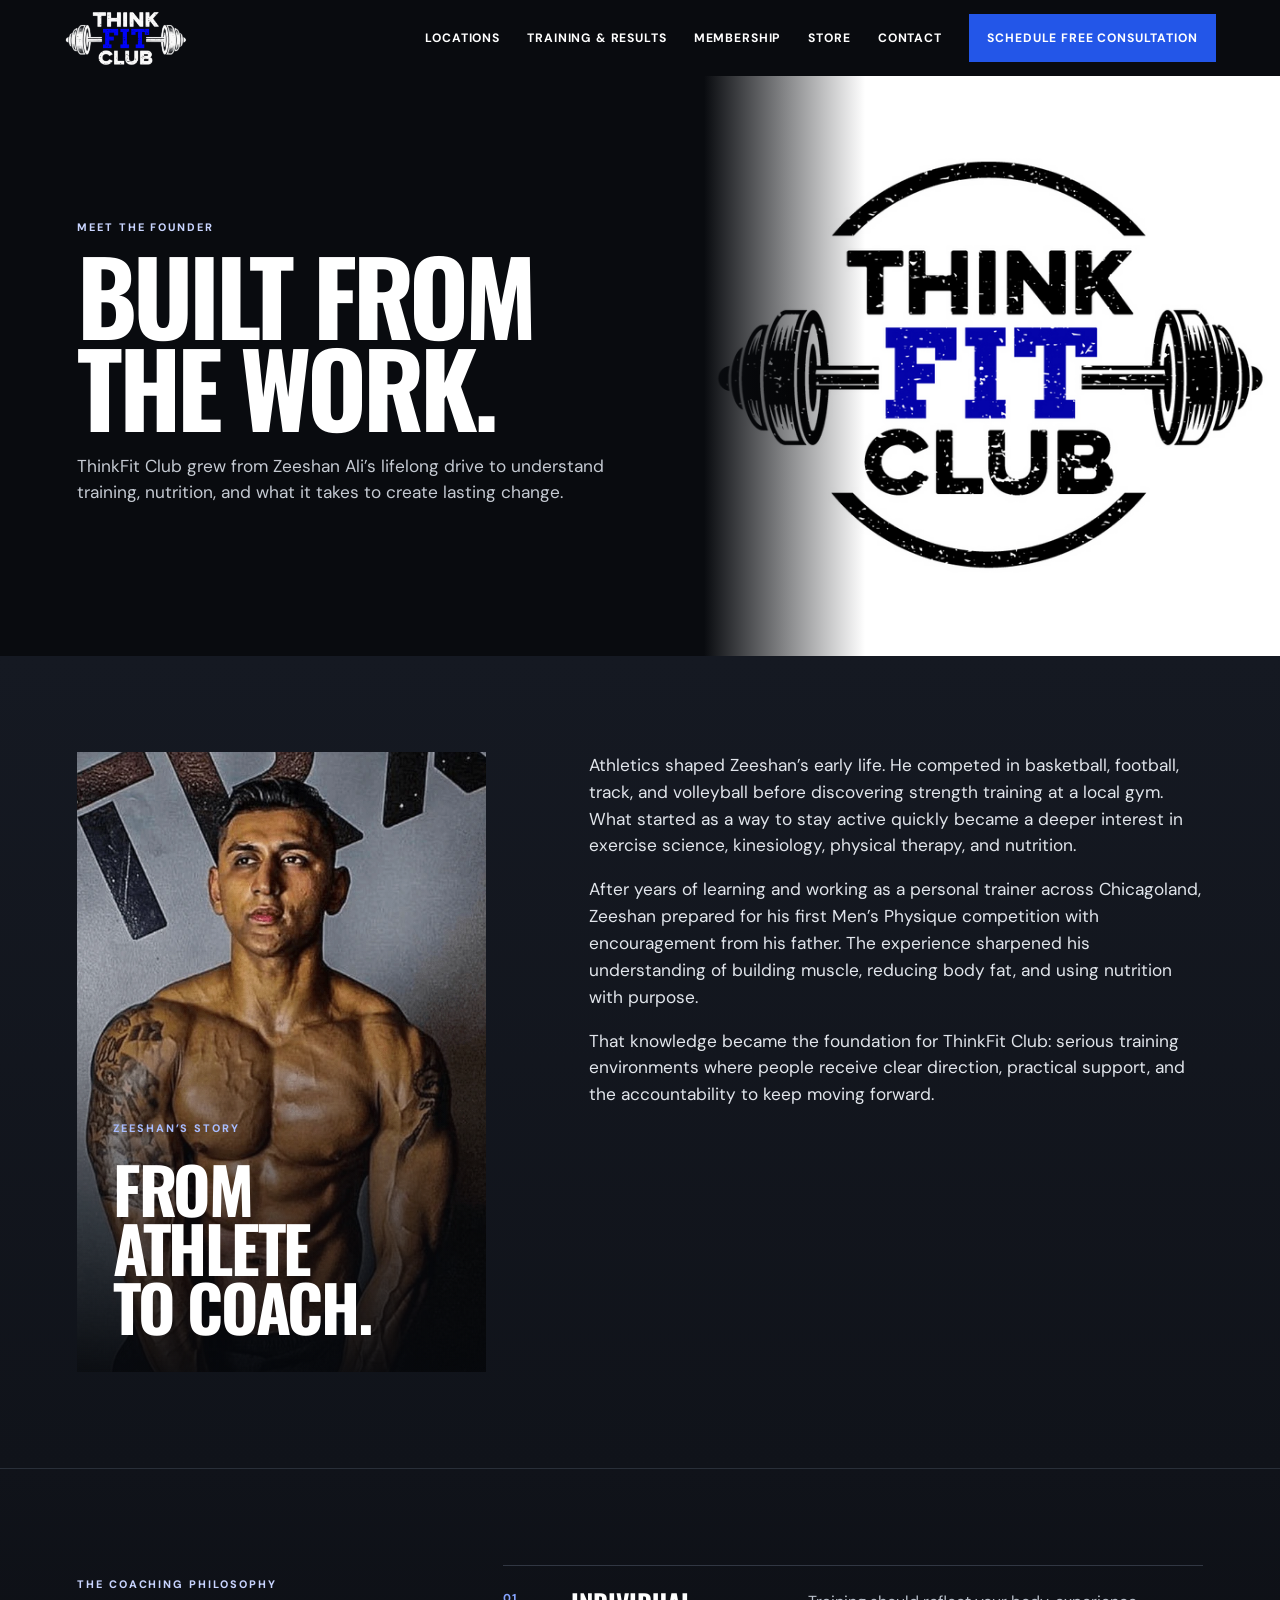
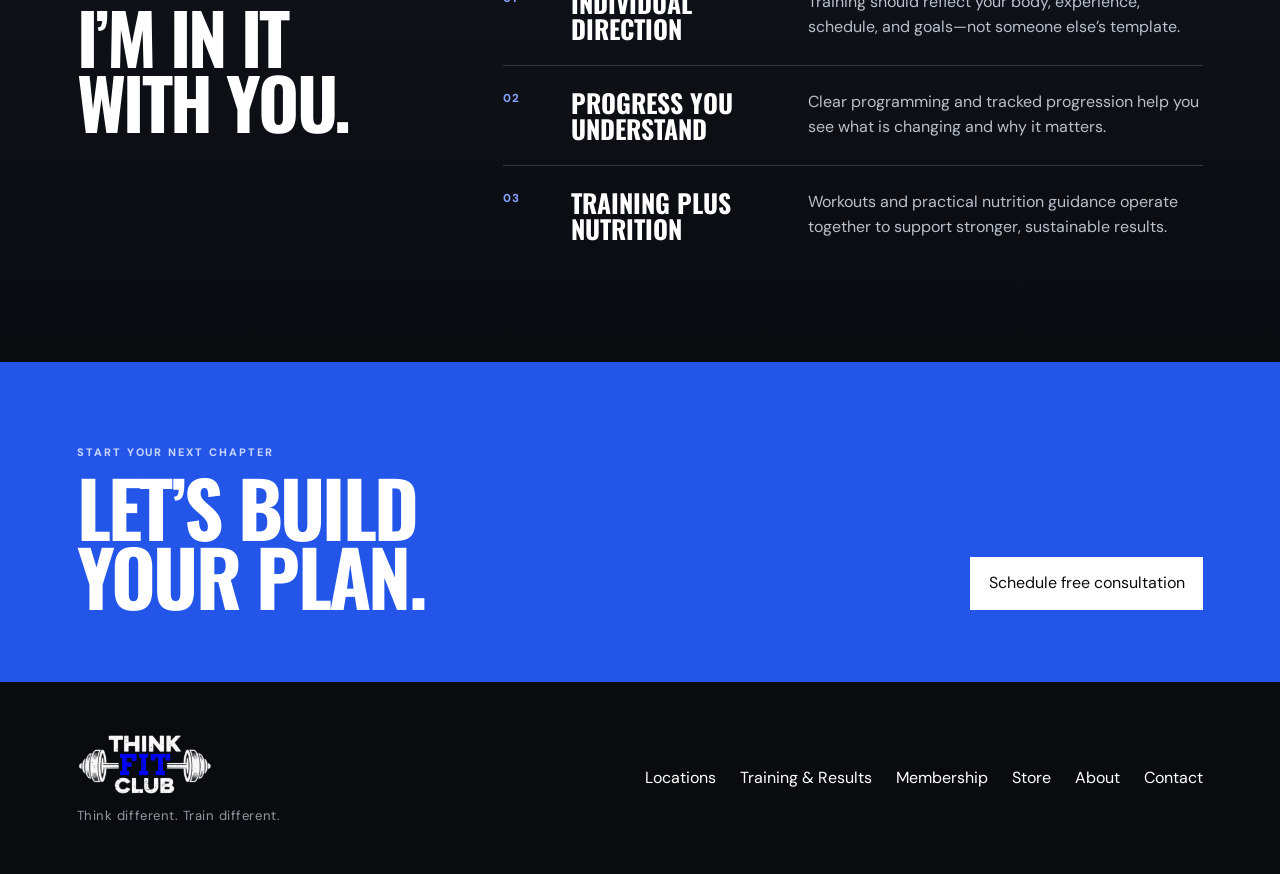
==== commit ab1d3c61: "Unify footer navigation across all pages" ====
--- a/about/index.html
+++ b/about/index.html
@@ -26,6 +26,6 @@
 <section class="content about-philosophy"><div><p class="kicker">The coaching philosophy</p><h2>I’M IN IT<br>WITH YOU.</h2></div><div class="philosophy-points"><article><span>01</span><h3>Individual direction</h3><p>Training should reflect your body, experience, schedule, and goals—not someone else’s template.</p></article><article><span>02</span><h3>Progress you understand</h3><p>Clear programming and tracked progression help you see what is changing and why it matters.</p></article><article><span>03</span><h3>Training plus nutrition</h3><p>Workouts and practical nutrition guidance operate together to support stronger, sustainable results.</p></article></div></section>
 <section class="about-cta"><div><p class="kicker">Start your next chapter</p><h2>LET’S BUILD<br>YOUR PLAN.</h2></div><a class="primary-cta" href="../contact/">Schedule free consultation</a></section>
 </main>
-<footer class="page-footer"><a class="footer-logo" href="../" aria-label="ThinkFit Club home"><img src="../assets/logos/thinkfit-logo-reversed-v1.png" alt="ThinkFit Club" width="1752" height="887"></a><p>Think different. Train different.</p><div class="page-footer-links"><a href="./">About</a><a href="../store/">Store</a><a href="../locations/">Locations</a><a href="../personal-training/">Training &amp; Results</a><a href="../contact/">Contact</a></div></footer>
+<footer class="page-footer"><a class="footer-logo" href="../" aria-label="ThinkFit Club home"><img src="../assets/logos/thinkfit-logo-reversed-v1.png" alt="ThinkFit Club" width="1752" height="887"></a><p>Think different. Train different.</p><nav class="page-footer-links" aria-label="Footer navigation"><a href="/locations/">Locations</a><a href="/personal-training/">Training &amp; Results</a><a href="/locations/#passes">Membership</a><a href="/store/">Store</a><a href="/about/">About</a><a href="/contact/">Contact</a></nav></footer>
 <script src="../js/page-nav.js"></script></body>
 </html>
--- a/css/pages.css
+++ b/css/pages.css
@@ -18,6 +18,14 @@
 .subhero:after{content:"";position:absolute;inset:0;background:linear-gradient(90deg,rgba(4,6,10,.96),rgba(4,6,10,.58) 55%,rgba(4,6,10,.15)),linear-gradient(0deg,rgba(4,6,10,.65),transparent)}
 .subhero-content{position:relative;z-index:1;max-width:790px}
 .kicker{font-size:.68rem;letter-spacing:.18em;text-transform:uppercase;font-weight:800;color:#c9d5ff}
+/* Keep pale blue on dark sections; use its deeper counterpart on light surfaces. */
+.programs-heading .kicker,
+.contact-copy .kicker,
+.location-membership .membership-intro .kicker,
+.location-page .content.split .kicker,
+.content#clubs>.kicker,
+.content[class="content"]>.kicker,
+.direction-card:not(.upcoming-direction) .kicker{color:#315edc}
 .subhero h1,.content h2{font:700 clamp(3.8rem,8vw,7.5rem)/.92 var(--display);letter-spacing:-.035em;text-transform:uppercase;margin:.7rem 0 1.2rem}
 .subhero p{font-size:1.1rem;max-width:590px;color:#d2d5db}
 .hero-actions{display:flex;gap:1rem;align-items:center;margin-top:2rem}
@@ -57,6 +65,7 @@
 .direct-contact a{padding:1rem 0;border-bottom:1px solid #c7cbd0;font-weight:700}
 .direct-contact span{display:block;color:#626a73;font-size:.64rem;letter-spacing:.12em;text-transform:uppercase}
 .consultation-form{display:grid;grid-template-columns:1fr 1fr;gap:1.25rem;background:#fff;padding:2.25rem;border-top:5px solid var(--blue);box-shadow:0 18px 55px rgba(0,0,0,.08)}
+.consultation-embed{display:block;min-width:0}
 .consultation-form label{font-size:.68rem;font-weight:800;letter-spacing:.08em;text-transform:uppercase}
 .consultation-form input,.consultation-form select,.consultation-form textarea{display:block;width:100%;margin-top:.45rem;padding:.85rem;border:1px solid #cbd0d5;background:#fff;font:inherit;text-transform:none;letter-spacing:0}
 .consultation-form textarea{resize:vertical}
@@ -198,11 +207,13 @@
 .contact-layout .kicker{font-size:.78rem;color:#315edc;letter-spacing:.18em}
 .contact-layout{padding:1.9rem 6vw 3.25rem;gap:2.25rem}
 .consultation-form{padding:1.4rem}
+.consultation-form.consultation-embed{padding:0;margin-left:-6vw;margin-right:-6vw;box-shadow:none}
 .full-field{grid-column:auto}
 .direction-grid{grid-template-columns:1fr}
 .upcoming-direction{grid-column:auto}
 .direction-actions{align-items:flex-start;flex-direction:column}
-.page-footer{display:flex;flex-direction:column;align-items:flex-start}.page-footer-links{justify-content:flex-start}.page-footer p{margin-top:-.2rem}
+.page-footer{display:flex;flex-direction:column;align-items:flex-start;gap:.75rem;padding:2.25rem 6vw calc(1.5rem + 72px)}.page-footer p{margin-top:-.15rem}.page-footer-links{display:grid;grid-template-columns:repeat(2,minmax(0,1fr));width:100%;gap:0;margin-top:.75rem;border-top:1px solid #303641}.page-footer-links a{display:flex;align-items:center;min-height:50px;padding:.75rem .2rem;border-bottom:1px solid #303641;font-size:.78rem;font-weight:700;letter-spacing:.06em;text-transform:uppercase}.page-footer-links a:nth-child(even){padding-left:1rem;border-left:1px solid #303641}.page-footer-links a:last-child:nth-child(odd){grid-column:1/-1;border-left:0;padding-left:.2rem}
+.page-footer{padding-bottom:1.5rem}
 .embed{margin-left:-6vw;margin-right:-6vw}
 .embed iframe{height:720px}
 .mobile-action-bar{position:fixed;z-index:100;left:0;right:0;bottom:0;height:72px;display:grid;grid-template-columns:repeat(3,1fr);background:#fff;color:var(--ink);border-top:1px solid rgba(9,11,15,.16);box-shadow:0 -10px 28px rgba(0,0,0,.14);padding-bottom:env(safe-area-inset-bottom)}
@@ -213,8 +224,8 @@
 .location-overview-grid{grid-template-columns:1fr}.location-overview-card>img{height:280px}.location-actions{align-items:stretch;flex-direction:column}.location-actions a{text-align:center}
 .membership-location-tabs{grid-template-columns:1fr}.location-membership{padding-left:0;padding-right:0}.location-membership .membership-intro,.location-membership .membership-location-tabs{margin-left:6vw;margin-right:6vw}.location-membership-embed iframe{height:720px}
 .result-story,.result-story:nth-child(even),.training-proof-grid,.training-proof-grid article{grid-template-columns:1fr}.result-story:nth-child(even) img{order:0}.result-story img{min-height:0;height:auto}.result-story>div{padding:1.5rem}.training-proof-grid img{min-height:0;height:auto}
-.locations-page .locations-hero{grid-template-columns:1fr;padding:2.5rem 6vw 2rem}.locations-page .locations-hero .kicker{font-size:.78rem;color:#d5ddff;letter-spacing:.16em}.locations-page .locations-hero h1{font-size:15vw}.location-status{grid-template-columns:1fr}.location-status>div{border-right:0;border-bottom:1px solid #343a45}.location-status>div:last-child{border-bottom:0}.locations-page .location-picker{padding:1rem 6vw 3rem}.locations-page .location-image-link img{height:230px}.locations-page .location-membership{padding-top:3rem}
-.location-page .subhero{height:auto;min-height:510px;padding:3.5rem 6vw 2.75rem}.location-page .subhero h1{font-size:14vw}.location-page .subhero p{font-size:1rem}.location-page .hero-actions{margin-top:1.25rem}.club-switcher{grid-template-columns:1fr;padding:0}.club-switcher a,.club-switcher a:first-child{border-left:0;border-right:0;border-bottom:1px solid #2c323d;padding:.8rem 6vw}.location-page .content{padding:3rem 6vw}.location-page .content.split{padding-bottom:0}.location-page #join{padding-top:2.25rem;background:linear-gradient(180deg,#11151d 0,#11151d 190px,#e8ebef 190px,#e8ebef 100%)}
+.locations-page .locations-hero{grid-template-columns:1fr;padding:2.5rem 6vw 2rem}.locations-page .locations-hero .kicker{font-size:.78rem;color:#d5ddff;letter-spacing:.16em}.locations-page .locations-hero h1{font-size:15vw}.location-status{grid-template-columns:1fr}.location-status>div{border-right:0;border-bottom:1px solid #343a45}.location-status>div:last-child{border-bottom:0}.locations-page .location-picker{padding:1rem 6vw 2rem}.locations-page .location-image-link img{height:230px}.locations-page .location-membership{padding-top:1.6rem}.locations-page .location-membership .kicker{font-size:.95rem;font-weight:900;color:#315edc;letter-spacing:.15em;line-height:1.4}
+.location-page .subhero{height:auto;min-height:510px;padding:3.5rem 6vw 2.75rem}.location-page .subhero h1{font-size:14vw}.location-page .subhero p{font-size:1rem}.location-page .hero-actions{margin-top:1.25rem}.club-switcher{grid-template-columns:1fr;padding:0}.club-switcher a,.club-switcher a:first-child{border-left:0;border-right:0;border-bottom:1px solid #2c323d;padding:.8rem 6vw}.location-page .content{padding:3rem 6vw}.location-page .content.split{padding-bottom:0}.location-page #join{padding-top:1.35rem;background:linear-gradient(180deg,#11151d 0,#11151d 175px,#e8ebef 175px,#e8ebef 100%)}.location-page #join>.kicker{font-size:.95rem;font-weight:900;letter-spacing:.15em;line-height:1.4}
 .training-page .subhero{min-height:500px;padding:2.5rem 6vw;align-items:center}.training-page .training-programs{padding-top:2.25rem;padding-bottom:2.6rem}.training-page .training-results{padding-top:2.25rem;padding-bottom:2.6rem}.programs-heading,.training-results-intro{grid-template-columns:1fr;gap:1.1rem}.programs-heading{margin-bottom:1.6rem}.programs-heading .kicker{font-size:.76rem;color:#315edc;letter-spacing:.16em;line-height:1.5}.program-grid{grid-template-columns:1fr}.program-card{min-height:0;padding:1.35rem}.program-card h3{margin:.7rem 0 .65rem}.training-results-intro{margin-bottom:1.75rem;padding-bottom:1.75rem}.training-page .result-list{grid-template-columns:1fr}.training-page .result-story,.training-page .result-story:nth-child(even){grid-template-columns:1fr}.training-page .result-story img{min-height:0;max-height:none;aspect-ratio:1/1;object-fit:cover}.training-cta{margin-top:1.75rem;padding-top:1.75rem;align-items:flex-start;flex-direction:column;gap:1.25rem}.training-cta .kicker{font-size:.76rem;color:#d5ddff}.training-cta .primary-cta{width:100%;text-align:center}
 .about-hero{grid-template-columns:1fr;min-height:0}.about-hero-copy{padding:3.5rem 6vw 2.5rem}.about-hero-image{min-height:360px}.about-hero-image:after{background:linear-gradient(0deg,transparent 70%,#090b0f)}.about-story,.about-philosophy{grid-template-columns:1fr;gap:2rem}.about-story-heading{position:static;min-height:520px}.philosophy-points article{grid-template-columns:38px 1fr}.philosophy-points p{grid-column:2}.about-cta{align-items:flex-start;flex-direction:column}.about-cta .primary-cta{width:100%;text-align:center}
 .store-intro{grid-template-columns:1fr;padding:2.75rem 6vw 2.25rem}.store-embed{padding:1.5rem 0 3rem}.store-embed iframe{height:720px}.footer-logo img{height:62px}
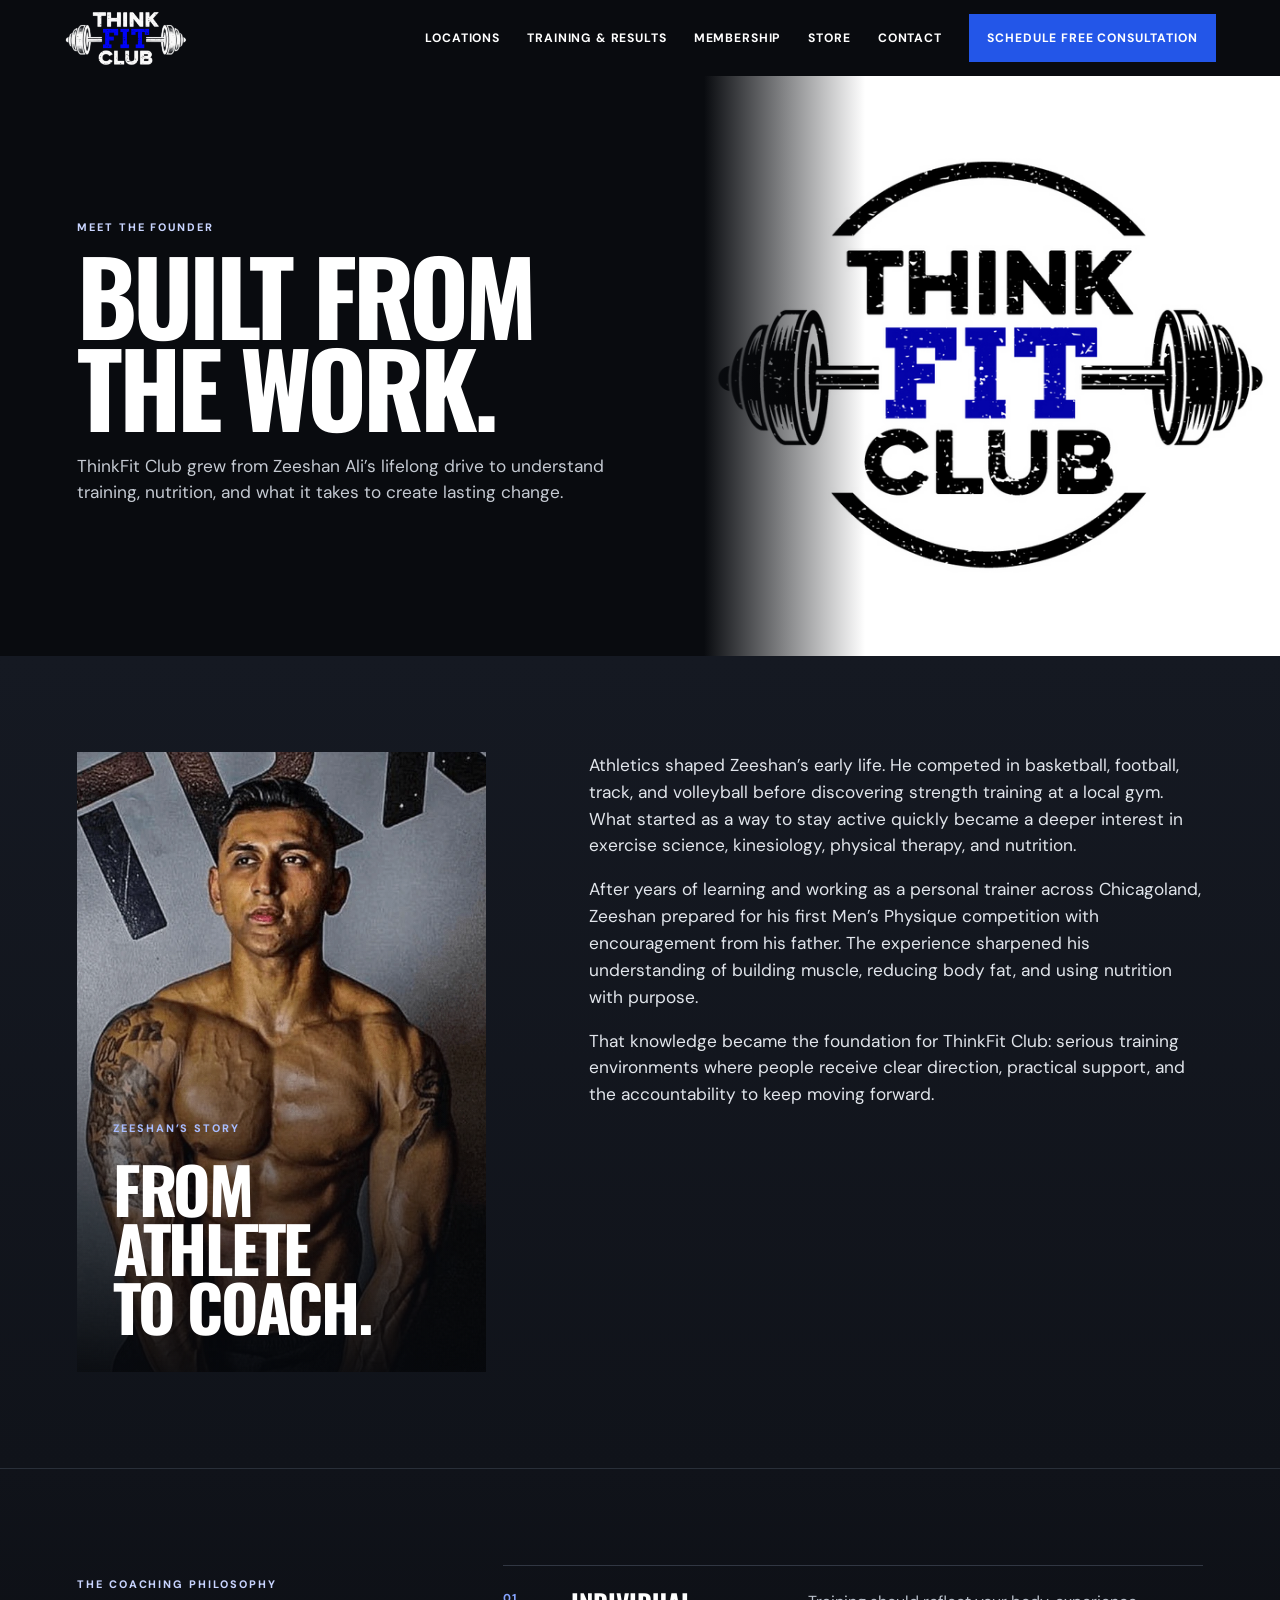
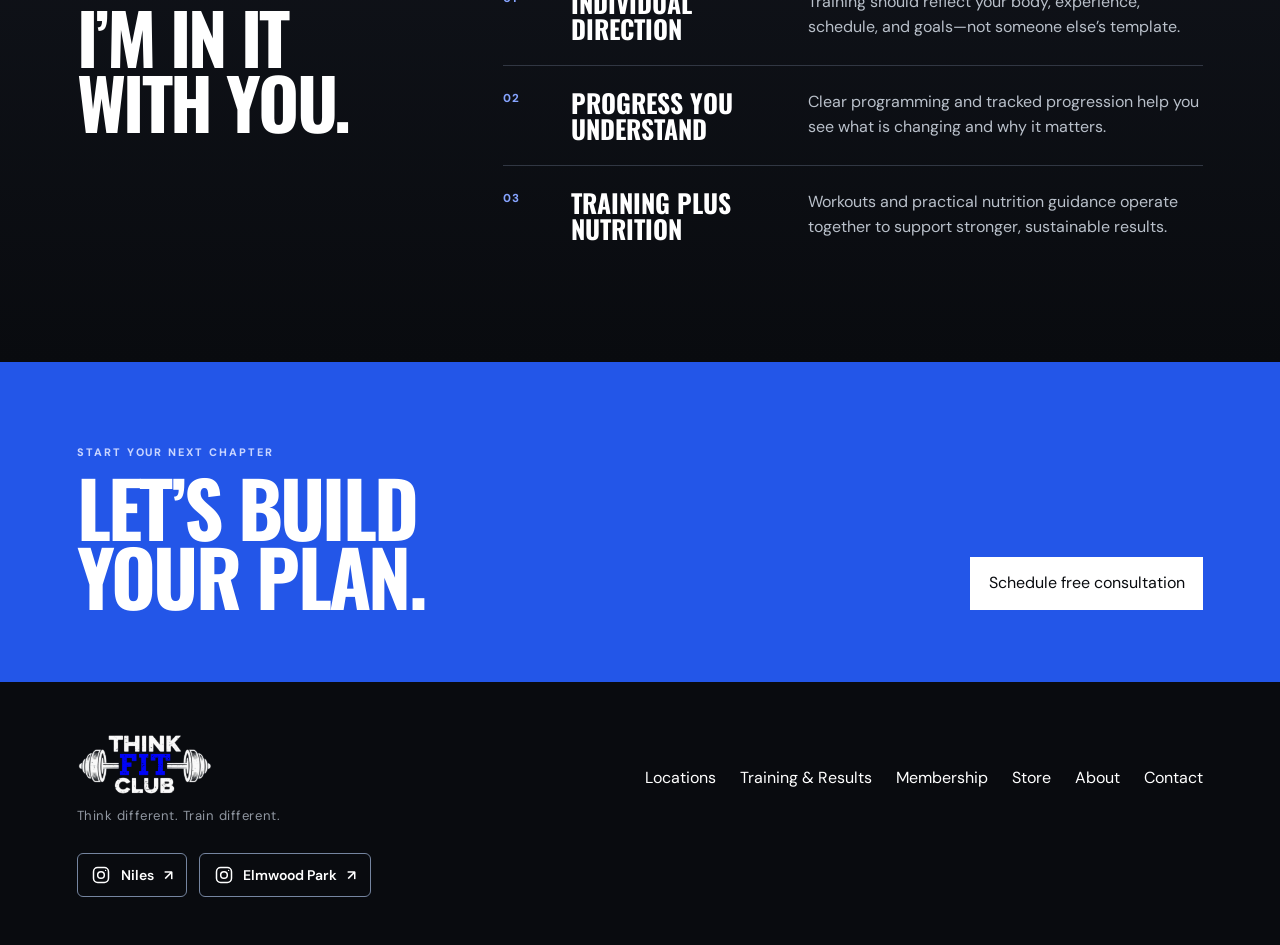
==== commit 09946ff8: "Add location-specific Instagram links across website" ====
--- a/about/index.html
+++ b/about/index.html
@@ -17,6 +17,7 @@
 <link rel="stylesheet" href="https://fonts.googleapis.com/css2?family=DM+Sans:wght@400;600;700&family=Oswald:wght@600;700&display=swap">
 <link rel="stylesheet" href="../css/pages.css">
 <script src="../js/mobile-actions.js" defer></script>
+<link rel="stylesheet" href="../css/social-links.css"><script src="../js/social-links.js" defer></script>
 </head>
 <body class="about-page">
 <header class="page-header"><a class="wordmark logo-link" href="../"><img src="../assets/logos/thinkfit-logo-reversed-v1.png" alt="ThinkFit Club" width="1752" height="887"></a><nav class="page-nav"><a href="../locations/">Locations</a><a href="../personal-training/">Training &amp; Results</a><a href="../locations/#passes">Membership</a><a href="../store/">Store</a><a href="../contact/">Contact</a><a class="nav-cta" href="../contact/">Schedule Free Consultation</a></nav></header>
--- a/css/social-links.css
+++ b/css/social-links.css
@@ -0,0 +1,6 @@
+.instagram-links{grid-column:1/-1;display:flex;flex-wrap:wrap;gap:.75rem;width:100%;margin-top:1.25rem}
+.instagram-link{display:inline-flex;align-items:center;gap:.6rem;min-height:44px;padding:.6rem .85rem;border:1px solid #7585a0;border-radius:6px;font:600 14px/1.3 'DM Sans',sans-serif;letter-spacing:0;text-transform:none;color:inherit}
+.instagram-link svg{flex-shrink:0}
+.instagram-link:hover{border-color:#a9bdff;background:#2356e822}
+.location-actions{flex-wrap:wrap}
+@media(max-width:760px){.instagram-links{gap:.6rem}.instagram-links .instagram-link{flex:1 1 140px;justify-content:center}}
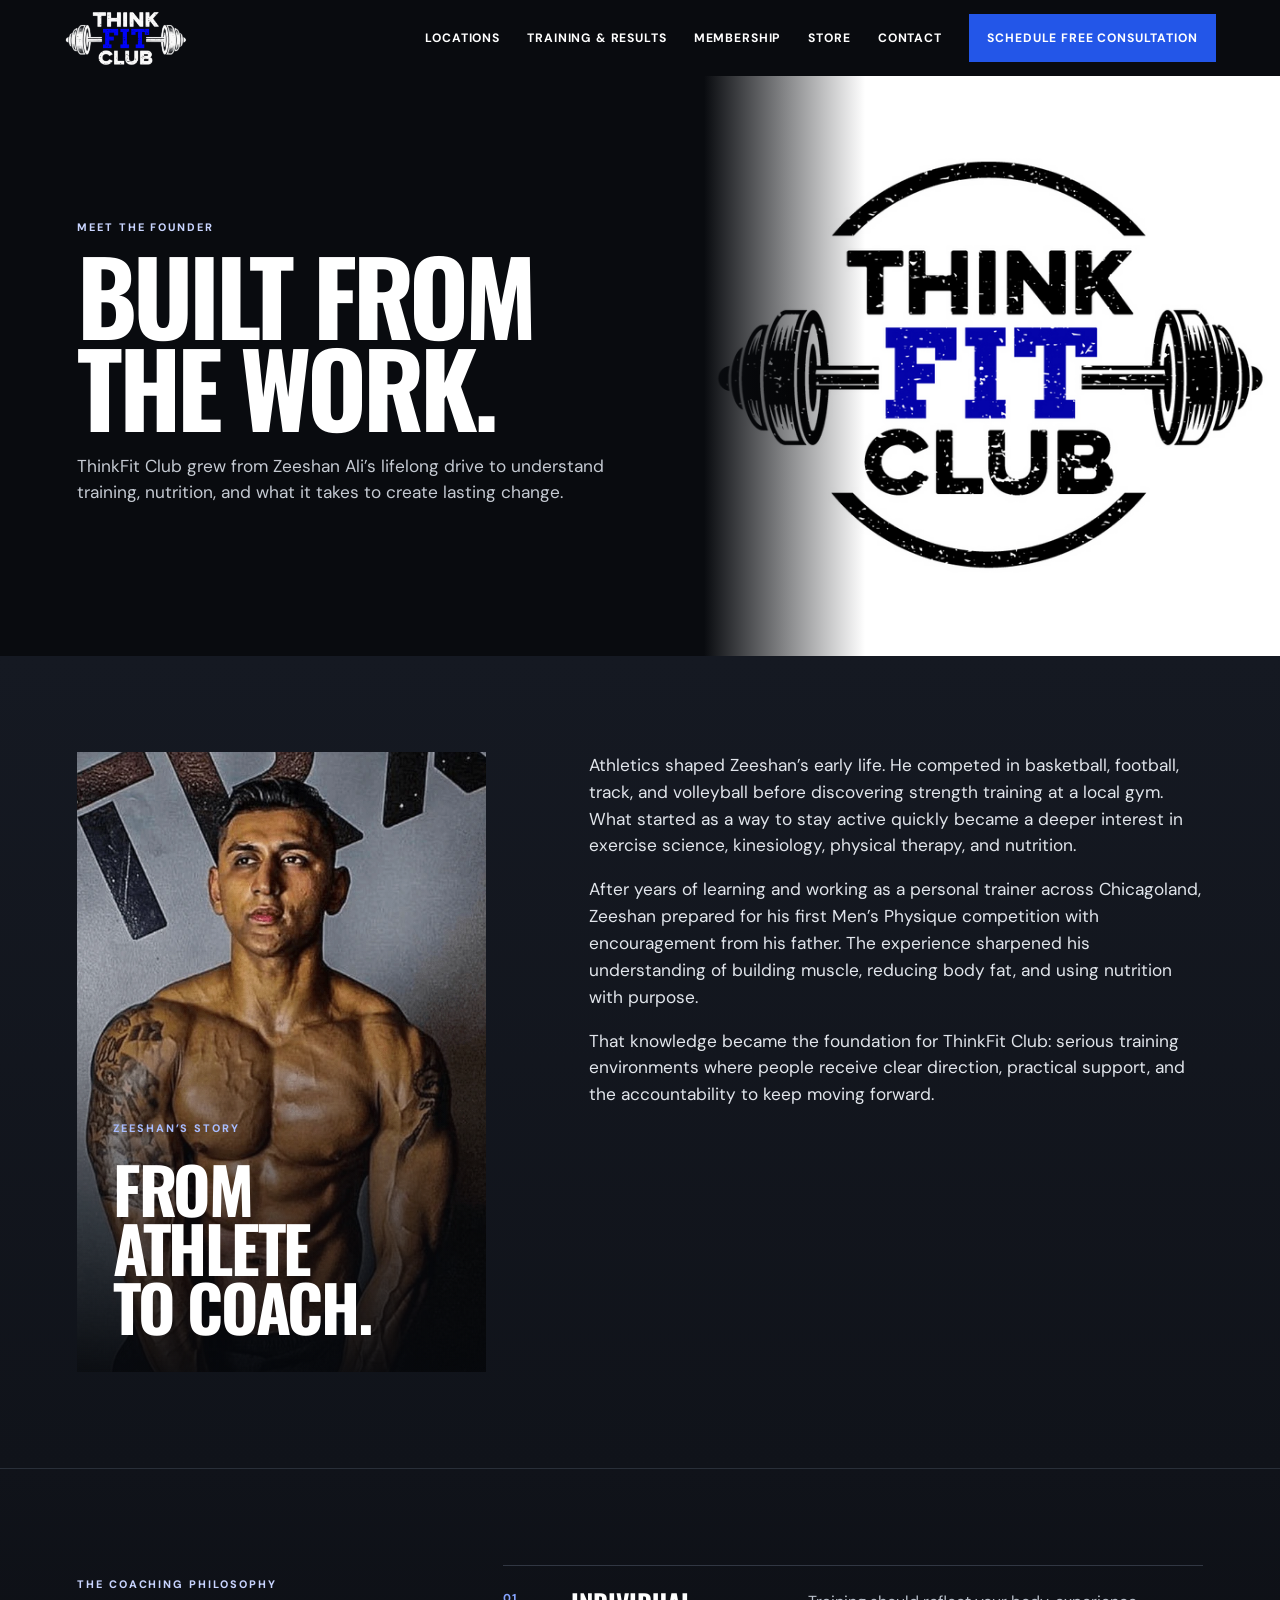
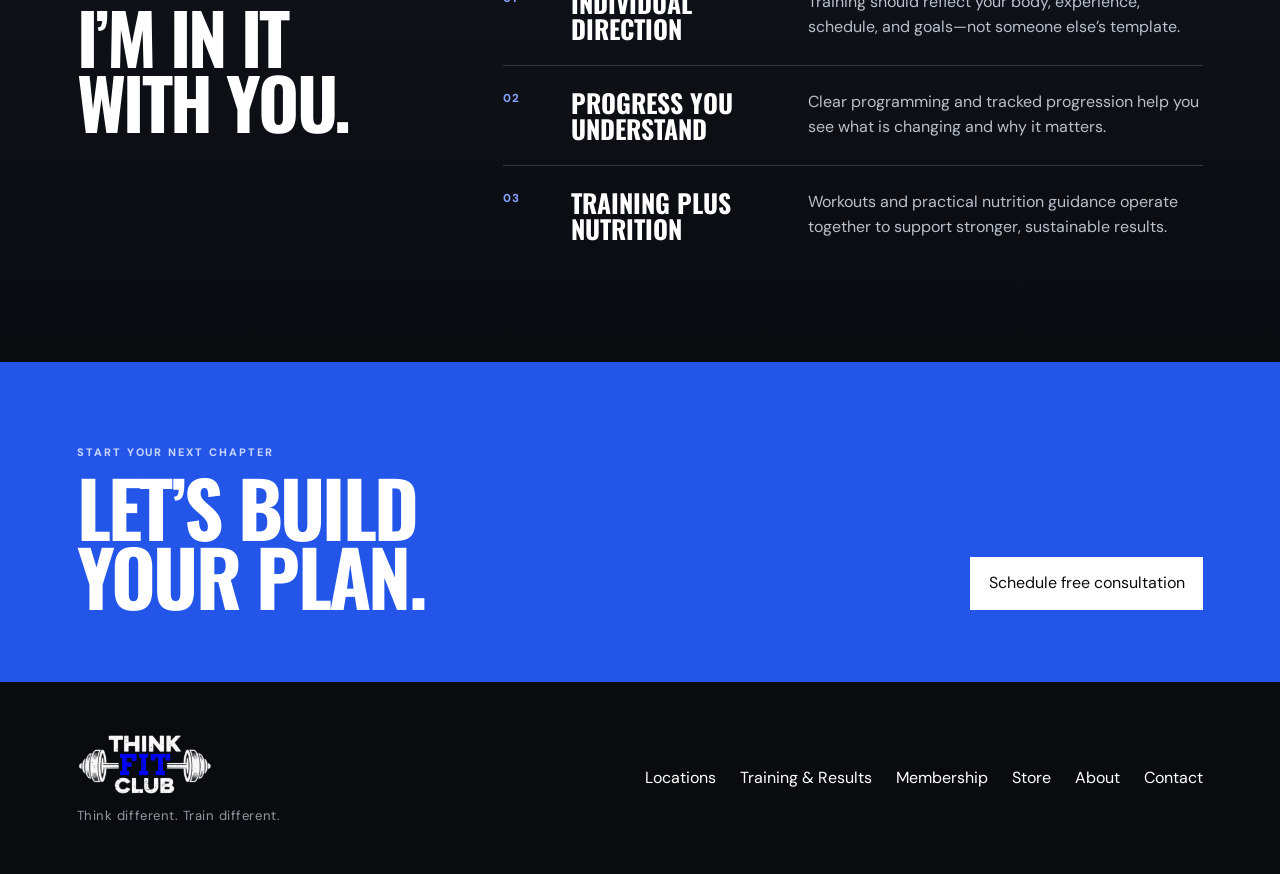
==== commit e5d64a08: "Link consultation calls to action directly to form section" ====
--- a/about/index.html
+++ b/about/index.html
@@ -20,12 +20,12 @@
 <link rel="stylesheet" href="../css/social-links.css"><script src="../js/social-links.js" defer></script>
 </head>
 <body class="about-page">
-<header class="page-header"><a class="wordmark logo-link" href="../"><img src="../assets/logos/thinkfit-logo-reversed-v1.png" alt="ThinkFit Club" width="1752" height="887"></a><nav class="page-nav"><a href="../locations/">Locations</a><a href="../personal-training/">Training &amp; Results</a><a href="../locations/#passes">Membership</a><a href="../store/">Store</a><a href="../contact/">Contact</a><a class="nav-cta" href="../contact/">Schedule Free Consultation</a></nav></header>
+<header class="page-header"><a class="wordmark logo-link" href="../"><img src="../assets/logos/thinkfit-logo-reversed-v1.png" alt="ThinkFit Club" width="1752" height="887"></a><nav class="page-nav"><a href="../locations/">Locations</a><a href="../personal-training/">Training &amp; Results</a><a href="../locations/#passes">Membership</a><a href="../store/">Store</a><a href="../contact/">Contact</a><a class="nav-cta" href="../contact/#consultation">Schedule Free Consultation</a></nav></header>
 <main>
 <section class="about-hero"><div class="about-hero-copy"><p class="kicker">Meet the founder</p><h1>BUILT FROM<br>THE WORK.</h1><p>ThinkFit Club grew from Zeeshan Ali’s lifelong drive to understand training, nutrition, and what it takes to create lasting change.</p></div><div class="about-hero-image"><img src="../assets/owner/current-site-wide.png" alt="Zeeshan Ali, founder of ThinkFit Club" width="630" height="630"></div></section>
 <section class="content about-story"><div class="about-story-heading"><p class="kicker">Zeeshan’s story</p><h2>FROM ATHLETE<br>TO COACH.</h2></div><div class="about-story-copy"><p>Athletics shaped Zeeshan’s early life. He competed in basketball, football, track, and volleyball before discovering strength training at a local gym. What started as a way to stay active quickly became a deeper interest in exercise science, kinesiology, physical therapy, and nutrition.</p><p>After years of learning and working as a personal trainer across Chicagoland, Zeeshan prepared for his first Men’s Physique competition with encouragement from his father. The experience sharpened his understanding of building muscle, reducing body fat, and using nutrition with purpose.</p><p>That knowledge became the foundation for ThinkFit Club: serious training environments where people receive clear direction, practical support, and the accountability to keep moving forward.</p></div></section>
 <section class="content about-philosophy"><div><p class="kicker">The coaching philosophy</p><h2>I’M IN IT<br>WITH YOU.</h2></div><div class="philosophy-points"><article><span>01</span><h3>Individual direction</h3><p>Training should reflect your body, experience, schedule, and goals—not someone else’s template.</p></article><article><span>02</span><h3>Progress you understand</h3><p>Clear programming and tracked progression help you see what is changing and why it matters.</p></article><article><span>03</span><h3>Training plus nutrition</h3><p>Workouts and practical nutrition guidance operate together to support stronger, sustainable results.</p></article></div></section>
-<section class="about-cta"><div><p class="kicker">Start your next chapter</p><h2>LET’S BUILD<br>YOUR PLAN.</h2></div><a class="primary-cta" href="../contact/">Schedule free consultation</a></section>
+<section class="about-cta"><div><p class="kicker">Start your next chapter</p><h2>LET’S BUILD<br>YOUR PLAN.</h2></div><a class="primary-cta" href="../contact/#consultation">Schedule free consultation</a></section>
 </main>
 <footer class="page-footer"><a class="footer-logo" href="../" aria-label="ThinkFit Club home"><img src="../assets/logos/thinkfit-logo-reversed-v1.png" alt="ThinkFit Club" width="1752" height="887"></a><p>Think different. Train different.</p><nav class="page-footer-links" aria-label="Footer navigation"><a href="/locations/">Locations</a><a href="/personal-training/">Training &amp; Results</a><a href="/locations/#passes">Membership</a><a href="/store/">Store</a><a href="/about/">About</a><a href="/contact/">Contact</a></nav></footer>
 <script src="../js/page-nav.js"></script></body>
--- a/css/pages.css
+++ b/css/pages.css
@@ -55,6 +55,7 @@
 .result-number{font:700 4rem/1 var(--display);color:var(--blue)}
 .result-list{display:grid;gap:1.25rem}.result-story{display:grid;grid-template-columns:minmax(300px,.8fr) 1.2fr;background:#fff;overflow:hidden}.result-story:nth-child(even){grid-template-columns:1.2fr minmax(300px,.8fr)}.result-story:nth-child(even) img{order:2}.result-story img{width:100%;height:100%;min-height:420px;object-fit:cover}.result-story>div{padding:3rem;align-self:center}.result-story .result-number{font-size:.8rem;letter-spacing:.11em}.result-story h2{margin:.5rem 0 1rem}.result-story p{color:#4f5660;font-size:1rem}.section-intro{max-width:760px;margin-bottom:2rem}.section-intro>p:last-child{color:#4f5660}.training-results{background:#10131a;color:#fff}.training-proof-grid{display:grid;grid-template-columns:repeat(2,1fr);gap:1rem}.training-proof-grid article{display:grid;grid-template-columns:1fr 1fr;background:#1b1f27}.training-proof-grid img{width:100%;height:100%;min-height:290px;object-fit:cover}.training-proof-grid article>div{padding:1.5rem;align-self:center}.training-proof-grid strong{color:#86a4ff;font-size:.74rem;letter-spacing:.08em;text-transform:uppercase}.training-proof-grid h3{font:700 2.3rem var(--display);text-transform:uppercase;margin:.35rem 0}.training-proof-grid p{color:#bbc1ca}.inline-cta{display:inline-block;margin-top:1.5rem}
 .training-results .section-intro>p:last-child,.training-results .results-heading>p:last-child{color:#bbc1ca}.results-heading{max-width:840px;margin:3.5rem 0 2rem;padding-top:3rem;border-top:1px solid #303641}
+#consultation{scroll-margin-top:90px}
 .contact-hero{padding:7rem 6vw 5rem;background:var(--ink);color:#fff}
 .contact-hero>div{max-width:850px}
 .contact-hero h1{font:700 clamp(4rem,8vw,7.5rem)/.9 var(--display);letter-spacing:-.035em;margin:.8rem 0 1.5rem}
@@ -116,6 +117,7 @@
 .location-page .subhero h1{font-size:clamp(3.8rem,6.8vw,6.7rem);max-width:780px}
 .location-page .subhero-content>p:not(.kicker){margin:.75rem 0}
 .location-page .hero-actions{margin-top:1.4rem}
+.location-state-short{display:none}
 .location-niles .subhero img{object-position:center 58%}
 .location-elmwood .subhero img{object-position:center 56%}
 .location-northwest .subhero img{object-position:center 52%}
@@ -231,5 +233,11 @@
 .store-intro{grid-template-columns:1fr;padding:2.75rem 6vw 2.25rem}.store-embed{padding:1.5rem 0 3rem}.store-embed iframe{height:720px}.footer-logo img{height:62px}
 }
 
+@media(max-width:760px){
+.location-niles .subhero,.location-elmwood .subhero{min-height:0;align-items:flex-start;padding-top:2rem}
+.location-niles .location-state-full,.location-elmwood .location-state-full{display:none}
+.location-niles .location-state-short,.location-elmwood .location-state-short{display:inline}
+}
+
 @media(prefers-reduced-motion:reduce){html{scroll-behavior:auto}
 }
--- a/css/social-links.css
+++ b/css/social-links.css
@@ -1,6 +1,19 @@
 .instagram-links{grid-column:1/-1;display:flex;flex-wrap:wrap;gap:.75rem;width:100%;margin-top:1.25rem}
-.instagram-link{display:inline-flex;align-items:center;gap:.6rem;min-height:44px;padding:.6rem .85rem;border:1px solid #7585a0;border-radius:6px;font:600 14px/1.3 'DM Sans',sans-serif;letter-spacing:0;text-transform:none;color:inherit}
+.instagram-link{display:inline-flex;align-items:center;justify-content:center;gap:.6rem;min-width:44px;min-height:44px;padding:.6rem;border:0;font:600 14px/1.3 'DM Sans',sans-serif;letter-spacing:0;text-transform:none;color:inherit}
 .instagram-link svg{flex-shrink:0}
+.home-location-instagram svg,.location-instagram svg,.directions-social-actions .instagram-link svg{width:25px;height:25px}
+.home-location-instagram svg{width:31px;height:31px}
+.directions-social-actions{display:grid;grid-template-columns:auto 54px;align-items:stretch;gap:.65rem}
+.directions-social-actions .secondary-cta{display:flex;align-items:center;justify-content:center;height:54px;min-height:54px;padding:0 1.1rem}
+.directions-social-actions .instagram-link{color:#fff;width:54px;height:54px;padding:0;border:0;border-radius:10px}
+.directions-social-actions .instagram-link svg{width:54px;height:54px}
+.location-page .hero-actions>.primary-cta{min-height:54px;display:flex;align-items:center;justify-content:center}
 .instagram-link:hover{border-color:#a9bdff;background:#2356e822}
 .location-actions{flex-wrap:wrap}
+.home-location-social{position:relative;min-width:0}
+.home-location-social>.location-card{width:100%}
+.home-location-instagram{position:absolute;top:1.25rem;right:1.25rem;z-index:2;background:#090b0fe6;color:#fff;border-color:#7585a0}
+.location-overview-card{position:relative}
+.location-instagram{position:absolute;right:1rem;top:1rem;z-index:2;color:#fff;background:#090b0fe6;border-radius:4px}
+@media(max-width:760px){.directions-social-actions{width:100%;grid-template-columns:minmax(0,1fr) 54px}.directions-social-actions .secondary-cta{min-width:0}}
 @media(max-width:760px){.instagram-links{gap:.6rem}.instagram-links .instagram-link{flex:1 1 140px;justify-content:center}}
